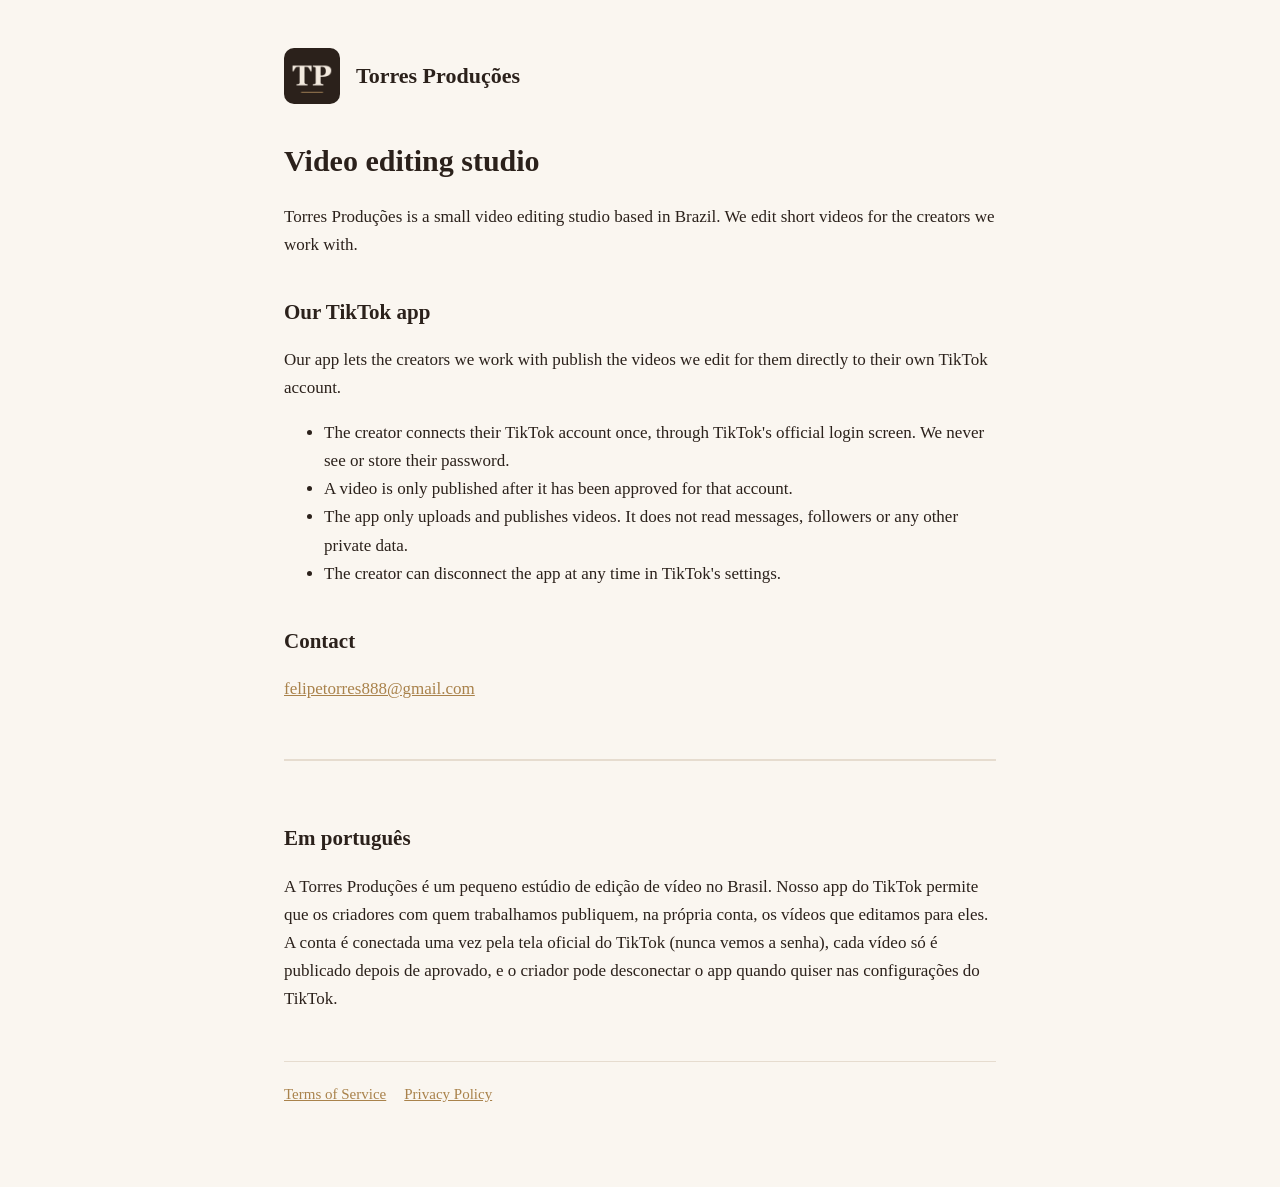
==== index.html @ 5449efca "Site da Torres Produções (página inicial, termos, privacidade, retorno do TikTok) Co-Authored-By: Cl" ====
<!DOCTYPE html>
<html lang="en">
<head>
<meta charset="utf-8">
<meta name="viewport" content="width=device-width, initial-scale=1">
<title>Torres Produções</title>
<link rel="icon" href="icone.png">
<link rel="stylesheet" href="estilo.css">
</head>
<body>
<main>
<header><img src="icone.png" alt=""><a href="./">Torres Produções</a></header>

<h1>Video editing studio</h1>
<p>Torres Produções is a small video editing studio based in Brazil. We edit short videos for the creators we work with.</p>

<h2>Our TikTok app</h2>
<p>Our app lets the creators we work with publish the videos we edit for them directly to their own TikTok account.</p>
<ul>
  <li>The creator connects their TikTok account once, through TikTok's official login screen. We never see or store their password.</li>
  <li>A video is only published after it has been approved for that account.</li>
  <li>The app only uploads and publishes videos. It does not read messages, followers or any other private data.</li>
  <li>The creator can disconnect the app at any time in TikTok's settings.</li>
</ul>

<h2>Contact</h2>
<p><a href="mailto:felipetorres888@gmail.com">felipetorres888@gmail.com</a></p>

<div class="pt" lang="pt-BR">
<h2>Em português</h2>
<p>A Torres Produções é um pequeno estúdio de edição de vídeo no Brasil. Nosso app do TikTok permite que os criadores com quem trabalhamos publiquem, na própria conta, os vídeos que editamos para eles. A conta é conectada uma vez pela tela oficial do TikTok (nunca vemos a senha), cada vídeo só é publicado depois de aprovado, e o criador pode desconectar o app quando quiser nas configurações do TikTok.</p>
</div>

<nav><a href="termos.html">Terms of Service</a><a href="privacidade.html">Privacy Policy</a></nav>
</main>
</body>
</html>
---- estilo.css ----
:root { --fundo: #FAF6F0; --texto: #2B211B; --ouro: #A9824B; --linha: #E6DCCF; }
* { box-sizing: border-box; }
body { margin: 0; background: var(--fundo); color: var(--texto); font: 17px/1.65 Georgia, "Times New Roman", serif; }
main { max-width: 760px; margin: 0 auto; padding: 48px 24px 80px; }
header { display: flex; align-items: center; gap: 16px; margin-bottom: 32px; }
header img { width: 56px; height: 56px; border-radius: 10px; }
header a { color: var(--texto); text-decoration: none; font-size: 22px; font-weight: bold; }
h1 { font-size: 30px; margin: 0 0 8px; }
h2 { font-size: 21px; margin: 36px 0 8px; }
.data { color: #6B5B4E; font-size: 15px; }
a { color: var(--ouro); }
nav { margin-top: 48px; padding-top: 20px; border-top: 1px solid var(--linha); font-size: 15px; }
nav a { margin-right: 18px; }
.pt { margin-top: 56px; padding-top: 24px; border-top: 2px solid var(--linha); }
code { background: #fff; border: 1px solid var(--linha); padding: 10px 12px; display: block; word-break: break-all; font-size: 15px; }
button { margin-top: 10px; padding: 8px 16px; font: inherit; background: var(--texto); color: var(--fundo); border: 0; border-radius: 6px; cursor: pointer; }
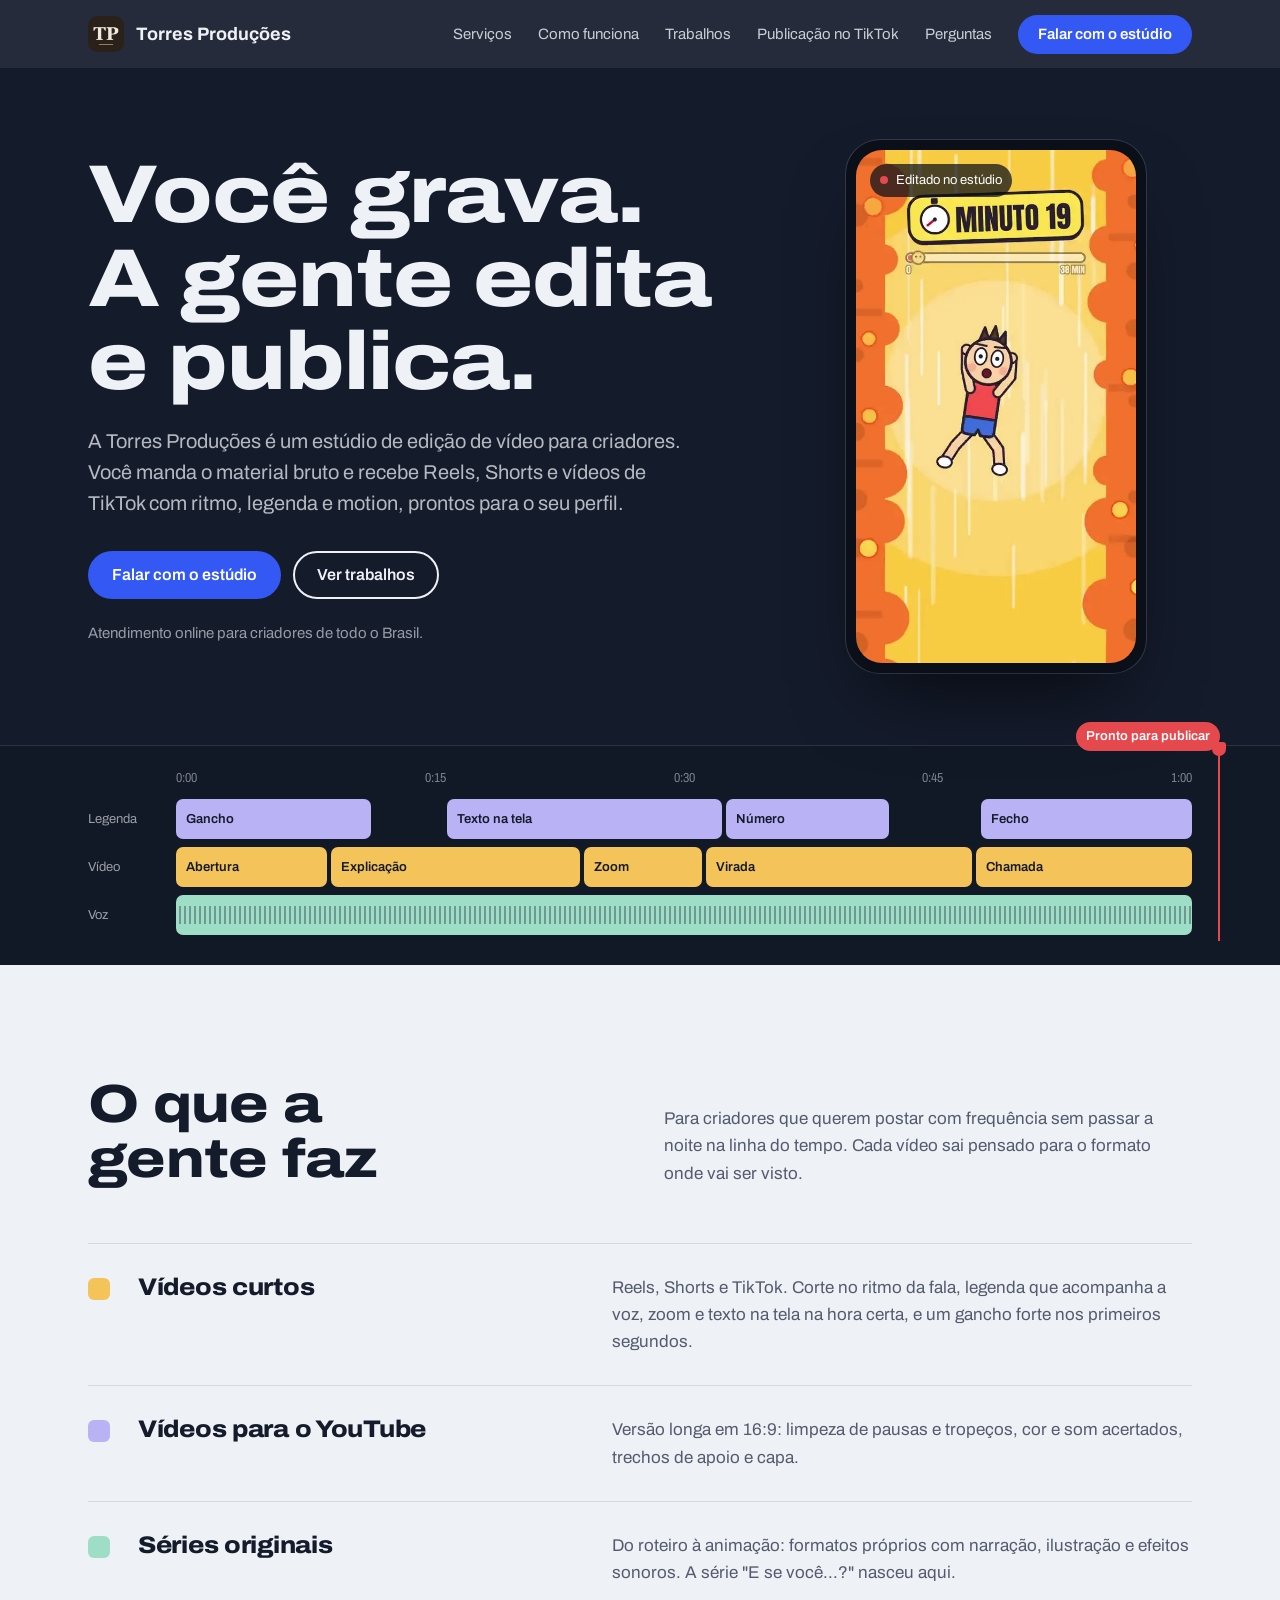
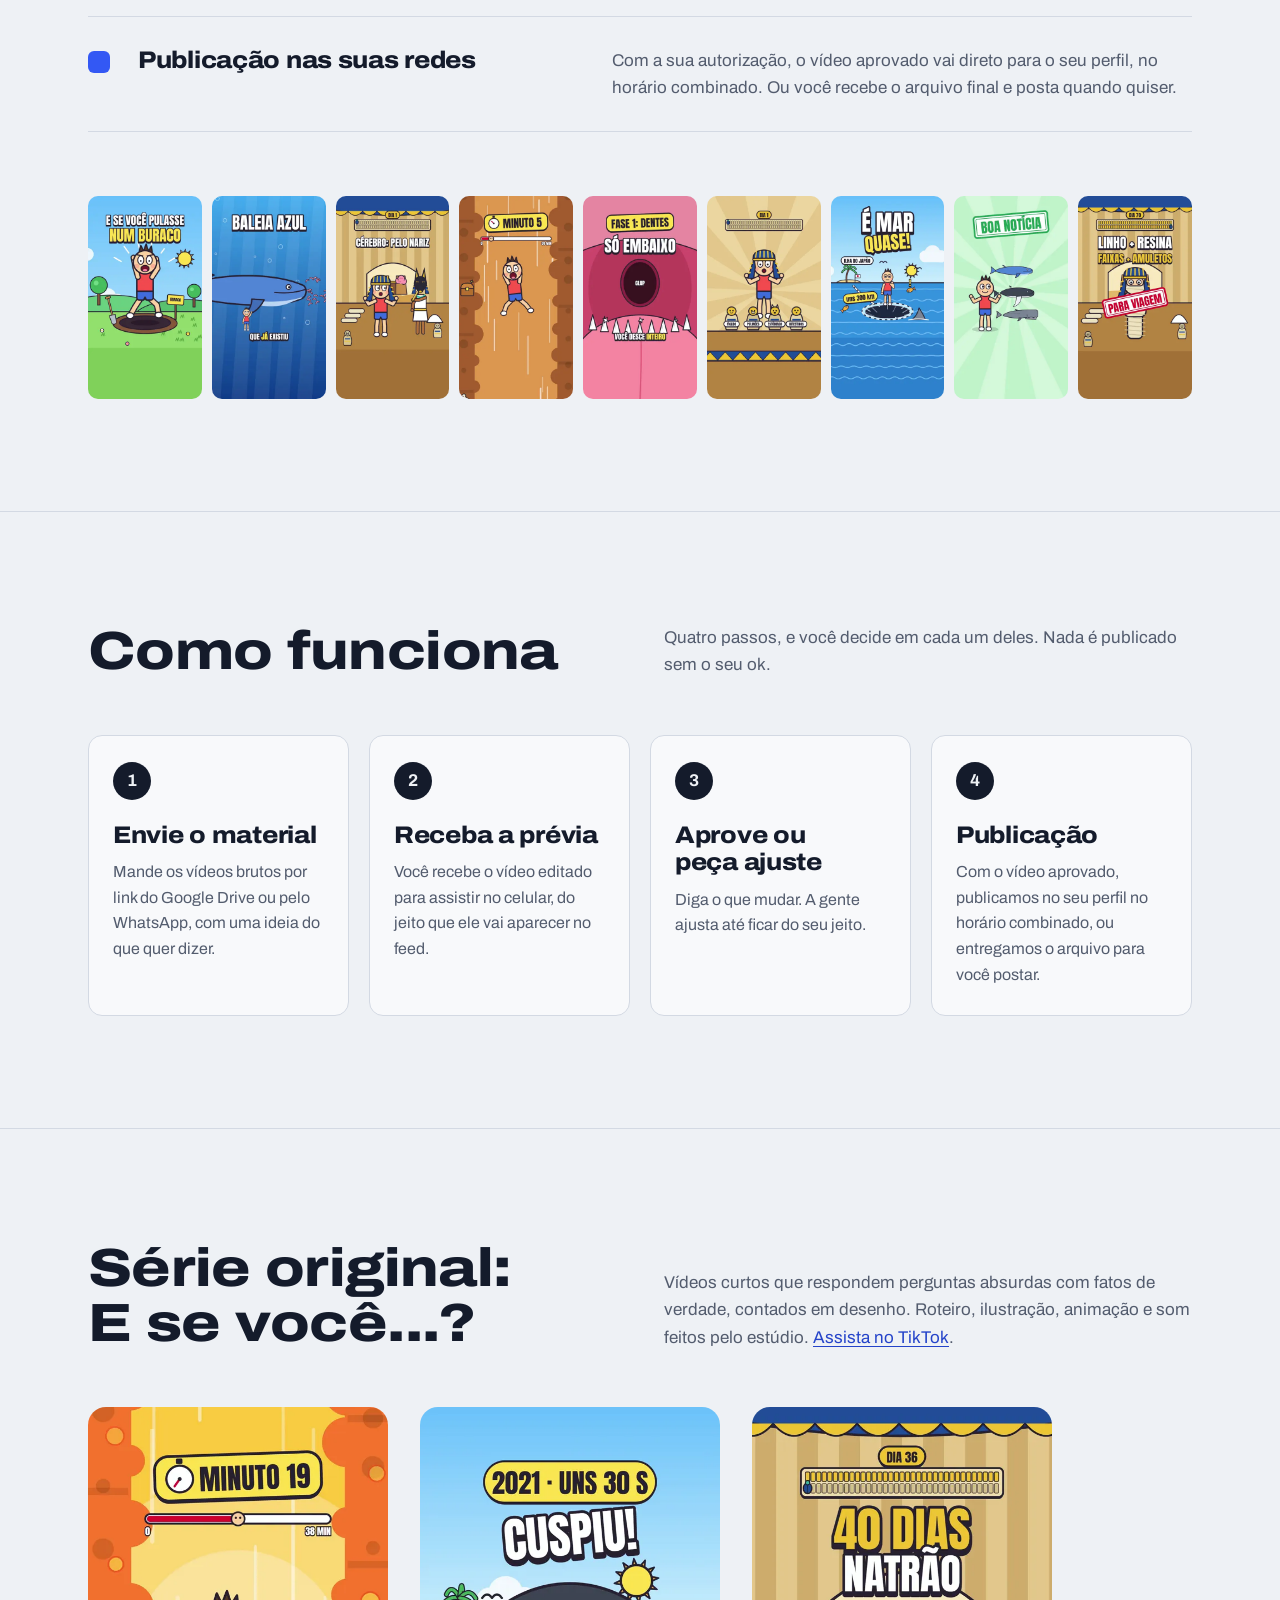
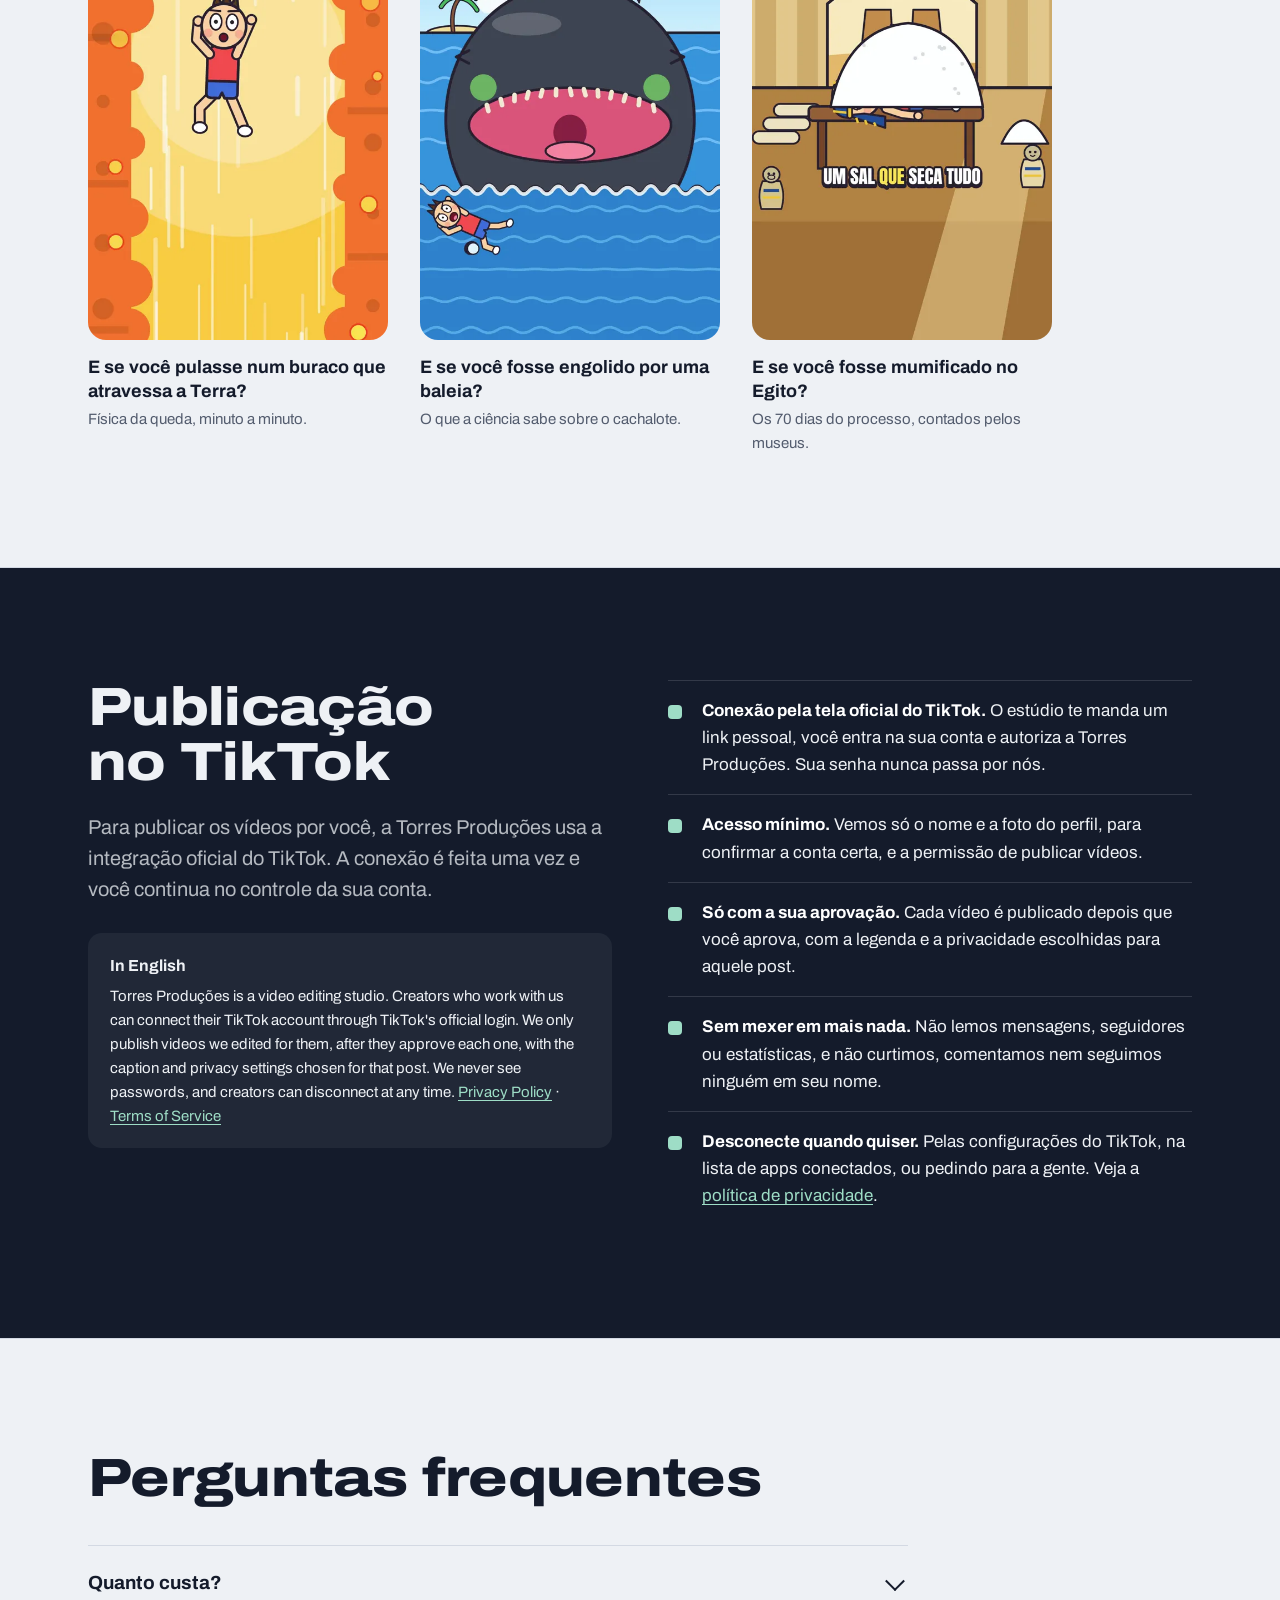
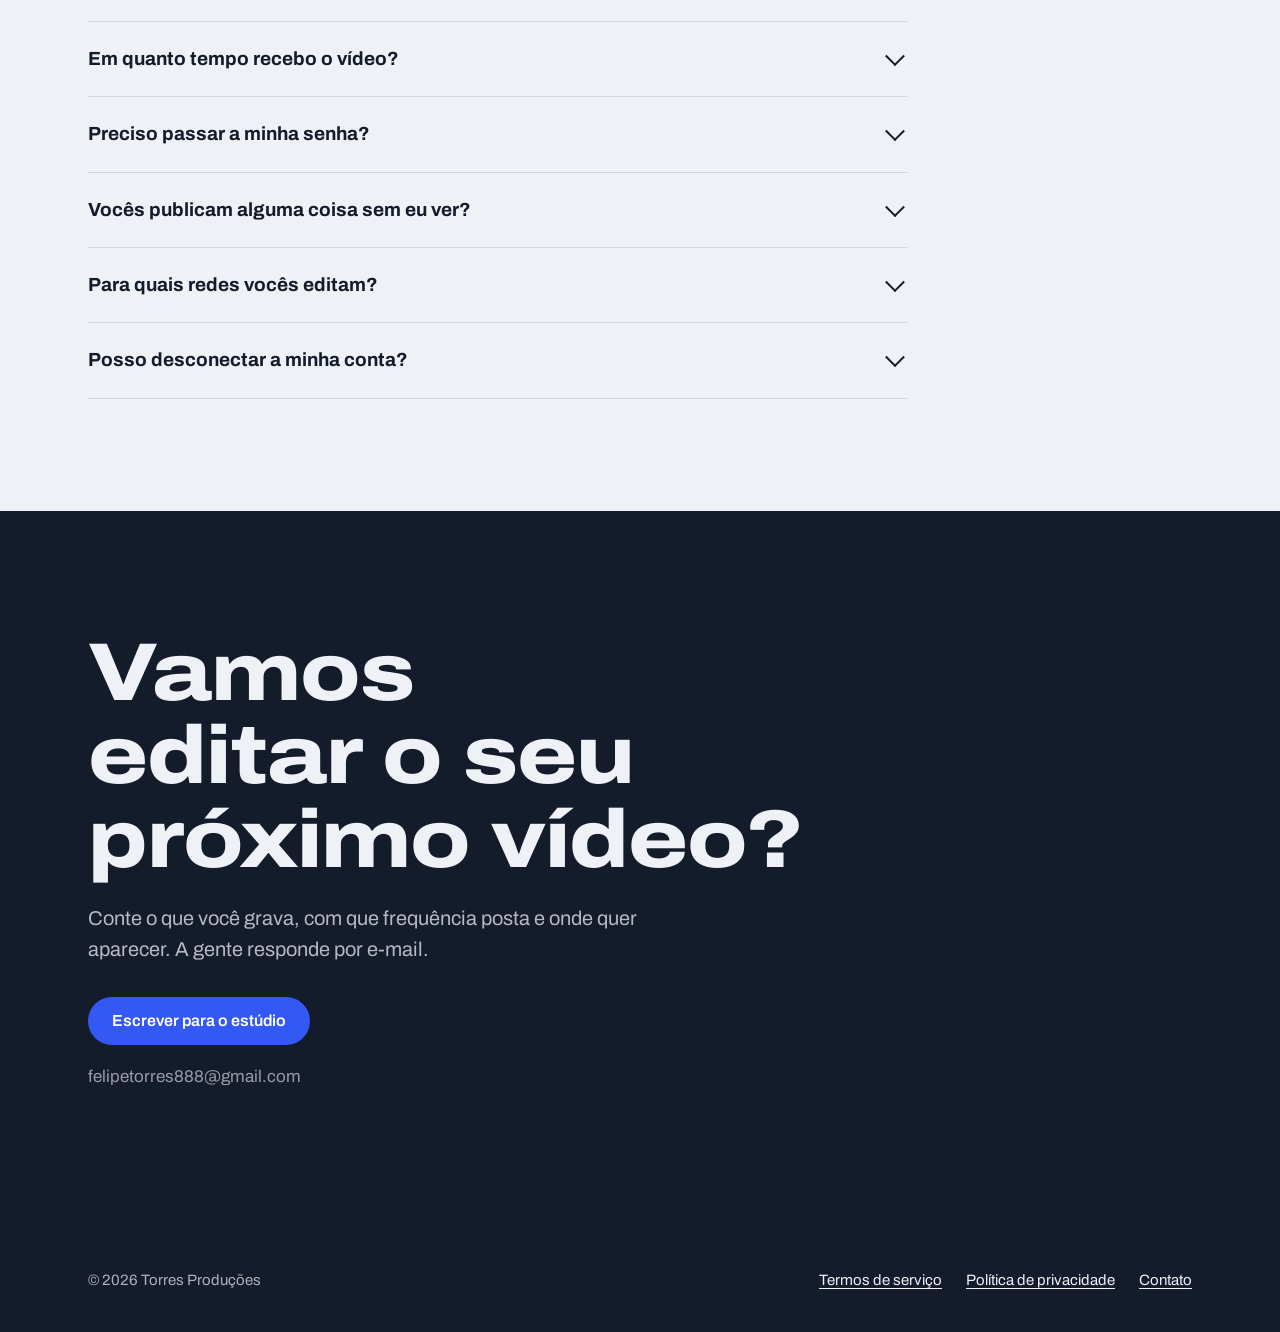
==== commit c92d0582: "Site completo do estúdio: serviços, processo, série original, publicação no TikTok, perguntas e cont" ====
--- a/index.html
+++ b/index.html
@@ -1,37 +1,179 @@
 <!DOCTYPE html>
-<html lang="en">
+<html lang="pt-BR">
 <head>
 <meta charset="utf-8">
 <meta name="viewport" content="width=device-width, initial-scale=1">
-<title>Torres Produções</title>
+<title>Torres Produções · Estúdio de edição de vídeo para criadores</title>
+<meta name="description" content="Estúdio de edição de vídeo para criadores. Reels, Shorts e TikTok editados com ritmo, legenda e motion, e publicados no seu perfil com a sua aprovação.">
 <link rel="icon" href="icone.png">
+<link rel="preconnect" href="https://fonts.googleapis.com">
+<link rel="preconnect" href="https://fonts.gstatic.com" crossorigin>
+<link href="https://fonts.googleapis.com/css2?family=Archivo:wdth,wght@62..125,400..800&display=swap" rel="stylesheet">
 <link rel="stylesheet" href="estilo.css">
 </head>
 <body>
+
+<header class="topo">
+  <div class="miolo">
+    <a class="marca" href="./"><img src="icone.png" alt="">Torres Produções</a>
+    <nav class="menu" aria-label="Principal">
+      <a href="#servicos">Serviços</a>
+      <a href="#como-funciona">Como funciona</a>
+      <a href="#trabalhos">Trabalhos</a>
+      <a href="#tiktok">Publicação no TikTok</a>
+      <a href="#perguntas">Perguntas</a>
+      <a class="botao botao-principal" href="#contato">Falar com o estúdio</a>
+    </nav>
+  </div>
+</header>
+
 <main>
-<header><img src="icone.png" alt=""><a href="./">Torres Produções</a></header>
+  <section class="escuro abertura">
+    <div class="miolo abertura-grade">
+      <div>
+        <h1 class="titulo-1">Você grava. A gente edita e publica.</h1>
+        <p class="lead">A Torres Produções é um estúdio de edição de vídeo para criadores. Você manda o material bruto e recebe Reels, Shorts e vídeos de TikTok com ritmo, legenda e motion, prontos para o seu perfil.</p>
+        <div class="botoes">
+          <a class="botao botao-principal" href="#contato">Falar com o estúdio</a>
+          <a class="botao botao-linha" href="#trabalhos">Ver trabalhos</a>
+        </div>
+        <p class="nota">Atendimento online para criadores de todo o Brasil.</p>
+      </div>
+      <div class="celular">
+        <video id="vitrine" src="midia/vitrine.mp4" poster="midia/vitrine-capa.webp" autoplay muted loop playsinline aria-label="Trechos de vídeos editados pelo estúdio"></video>
+        <span class="selo-rec">Editado no estúdio</span>
+      </div>
+    </div>
 
-<h1>Video editing studio</h1>
-<p>Torres Produções is a small video editing studio based in Brazil. We edit short videos for the creators we work with.</p>
+    <div class="timeline" aria-hidden="true">
+      <div class="miolo palco">
+        <div class="regua"><span></span><ol class="tc"><li>0:00</li><li>0:15</li><li>0:30</li><li>0:45</li><li>1:00</li></ol></div>
+        <div class="trilha"><span>Legenda</span>
+          <div class="pista"><i class="clipe lilas" style="flex:1.1">Gancho</i><i class="clipe vazio" style="flex:.3"></i><i class="clipe lilas" style="flex:1.6">Texto na tela</i><i class="clipe lilas" style="flex:.9">Número</i><i class="clipe vazio" style="flex:.4"></i><i class="clipe lilas" style="flex:1.2">Fecho</i></div>
+        </div>
+        <div class="trilha"><span>Vídeo</span>
+          <div class="pista"><i class="clipe ambar" style="flex:.8">Abertura</i><i class="clipe ambar" style="flex:1.4">Explicação</i><i class="clipe ambar" style="flex:.6">Zoom</i><i class="clipe ambar" style="flex:1.5">Virada</i><i class="clipe ambar" style="flex:1.2">Chamada</i></div>
+        </div>
+        <div class="trilha"><span>Voz</span>
+          <div class="pista"><i class="clipe onda" style="flex:5.5"></i></div>
+        </div>
+        <span class="cabeca"></span>
+        <span class="pronto">Pronto para publicar</span>
+      </div>
+    </div>
+  </section>
 
-<h2>Our TikTok app</h2>
-<p>Our app lets the creators we work with publish the videos we edit for them directly to their own TikTok account.</p>
-<ul>
-  <li>The creator connects their TikTok account once, through TikTok's official login screen. We never see or store their password.</li>
-  <li>A video is only published after it has been approved for that account.</li>
-  <li>The app only uploads and publishes videos. It does not read messages, followers or any other private data.</li>
-  <li>The creator can disconnect the app at any time in TikTok's settings.</li>
-</ul>
+  <section class="secao" id="servicos">
+    <div class="miolo">
+      <div class="cabecalho-secao">
+        <h2 class="titulo-2">O que a gente faz</h2>
+        <p class="texto">Para criadores que querem postar com frequência sem passar a noite na linha do tempo. Cada vídeo sai pensado para o formato onde vai ser visto.</p>
+      </div>
+      <ul class="servicos">
+        <li class="servico"><span class="cor" style="background:var(--ambar)"></span><h3 class="titulo-3">Vídeos curtos</h3><p>Reels, Shorts e TikTok. Corte no ritmo da fala, legenda que acompanha a voz, zoom e texto na tela na hora certa, e um gancho forte nos primeiros segundos.</p></li>
+        <li class="servico"><span class="cor" style="background:var(--lilas)"></span><h3 class="titulo-3">Vídeos para o YouTube</h3><p>Versão longa em 16:9: limpeza de pausas e tropeços, cor e som acertados, trechos de apoio e capa.</p></li>
+        <li class="servico"><span class="cor" style="background:var(--menta)"></span><h3 class="titulo-3">Séries originais</h3><p>Do roteiro à animação: formatos próprios com narração, ilustração e efeitos sonoros. A série "E se você...?" nasceu aqui.</p></li>
+        <li class="servico"><span class="cor" style="background:var(--cobalto)"></span><h3 class="titulo-3">Publicação nas suas redes</h3><p>Com a sua autorização, o vídeo aprovado vai direto para o seu perfil, no horário combinado. Ou você recebe o arquivo final e posta quando quiser.</p></li>
+      </ul>
+      <div class="tira">
+        <img src="midia/q1.webp" alt="" loading="lazy"><img src="midia/q2.webp" alt="" loading="lazy"><img src="midia/q3.webp" alt="" loading="lazy">
+        <img src="midia/q4.webp" alt="" loading="lazy"><img src="midia/q5.webp" alt="" loading="lazy"><img src="midia/q6.webp" alt="" loading="lazy">
+        <img src="midia/q7.webp" alt="" loading="lazy"><img src="midia/q8.webp" alt="" loading="lazy"><img src="midia/q9.webp" alt="" loading="lazy">
+      </div>
+    </div>
+  </section>
 
-<h2>Contact</h2>
-<p><a href="mailto:felipetorres888@gmail.com">felipetorres888@gmail.com</a></p>
+  <section class="secao" id="como-funciona">
+    <div class="miolo">
+      <div class="cabecalho-secao">
+        <h2 class="titulo-2">Como funciona</h2>
+        <p class="texto">Quatro passos, e você decide em cada um deles. Nada é publicado sem o seu ok.</p>
+      </div>
+      <ol class="passos">
+        <li class="passo"><h3 class="titulo-3">Envie o material</h3><p>Mande os vídeos brutos por link do Google Drive ou pelo WhatsApp, com uma ideia do que quer dizer.</p></li>
+        <li class="passo"><h3 class="titulo-3">Receba a prévia</h3><p>Você recebe o vídeo editado para assistir no celular, do jeito que ele vai aparecer no feed.</p></li>
+        <li class="passo"><h3 class="titulo-3">Aprove ou peça ajuste</h3><p>Diga o que mudar. A gente ajusta até ficar do seu jeito.</p></li>
+        <li class="passo"><h3 class="titulo-3">Publicação</h3><p>Com o vídeo aprovado, publicamos no seu perfil no horário combinado, ou entregamos o arquivo para você postar.</p></li>
+      </ol>
+    </div>
+  </section>
 
-<div class="pt" lang="pt-BR">
-<h2>Em português</h2>
-<p>A Torres Produções é um pequeno estúdio de edição de vídeo no Brasil. Nosso app do TikTok permite que os criadores com quem trabalhamos publiquem, na própria conta, os vídeos que editamos para eles. A conta é conectada uma vez pela tela oficial do TikTok (nunca vemos a senha), cada vídeo só é publicado depois de aprovado, e o criador pode desconectar o app quando quiser nas configurações do TikTok.</p>
-</div>
+  <section class="secao" id="trabalhos">
+    <div class="miolo">
+      <div class="cabecalho-secao">
+        <h2 class="titulo-2">Série original: E se você...?</h2>
+        <p class="texto">Vídeos curtos que respondem perguntas absurdas com fatos de verdade, contados em desenho. Roteiro, ilustração, animação e som feitos pelo estúdio. <a href="https://www.tiktok.com/@ocortelho" rel="noopener">Assista no TikTok</a>.</p>
+      </div>
+      <div class="trabalhos">
+        <figure class="trabalho" style="margin:0"><img src="midia/buraco.webp" width="540" height="960" alt="Boneco caindo a 28 mil quilômetros por hora dentro de um túnel"><h3>E se você pulasse num buraco que atravessa a Terra?</h3><p>Física da queda, minuto a minuto.</p></figure>
+        <figure class="trabalho" style="margin:0"><img src="midia/baleia.webp" width="540" height="960" alt="Baleia cuspindo o boneco no mar"><h3>E se você fosse engolido por uma baleia?</h3><p>O que a ciência sabe sobre o cachalote.</p></figure>
+        <figure class="trabalho" style="margin:0"><img src="midia/mumia.webp" width="540" height="960" alt="Boneco em uma mesa de mumificação com o texto 40 dias de natrão"><h3>E se você fosse mumificado no Egito?</h3><p>Os 70 dias do processo, contados pelos museus.</p></figure>
+      </div>
+    </div>
+  </section>
 
-<nav><a href="termos.html">Terms of Service</a><a href="privacidade.html">Privacy Policy</a></nav>
+  <section class="secao escuro" id="tiktok">
+    <div class="miolo conexao">
+      <div>
+        <h2 class="titulo-2">Publicação no TikTok</h2>
+        <p class="lead">Para publicar os vídeos por você, a Torres Produções usa a integração oficial do TikTok. A conexão é feita uma vez e você continua no controle da sua conta.</p>
+        <div class="ingles" lang="en">
+          <h3>In English</h3>
+          <p>Torres Produções is a video editing studio. Creators who work with us can connect their TikTok account through TikTok's official login. We only publish videos we edited for them, after they approve each one, with the caption and privacy settings chosen for that post. We never see passwords, and creators can disconnect at any time. <a href="privacidade.html">Privacy Policy</a> · <a href="termos.html">Terms of Service</a></p>
+        </div>
+      </div>
+      <ul>
+        <li><strong>Conexão pela tela oficial do TikTok.</strong> O estúdio te manda um link pessoal, você entra na sua conta e autoriza a Torres Produções. Sua senha nunca passa por nós.</li>
+        <li><strong>Acesso mínimo.</strong> Vemos só o nome e a foto do perfil, para confirmar a conta certa, e a permissão de publicar vídeos.</li>
+        <li><strong>Só com a sua aprovação.</strong> Cada vídeo é publicado depois que você aprova, com a legenda e a privacidade escolhidas para aquele post.</li>
+        <li><strong>Sem mexer em mais nada.</strong> Não lemos mensagens, seguidores ou estatísticas, e não curtimos, comentamos nem seguimos ninguém em seu nome.</li>
+        <li><strong>Desconecte quando quiser.</strong> Pelas configurações do TikTok, na lista de apps conectados, ou pedindo para a gente. Veja a <a href="privacidade.html">política de privacidade</a>.</li>
+      </ul>
+    </div>
+  </section>
+
+  <section class="secao" id="perguntas">
+    <div class="miolo">
+      <h2 class="titulo-2" style="margin-bottom:40px">Perguntas frequentes</h2>
+      <div class="perguntas">
+        <details><summary>Quanto custa?</summary><p>Depende do volume e do tipo de vídeo. Mande uma mensagem contando o que você precisa e a gente responde com uma proposta.</p></details>
+        <details><summary>Em quanto tempo recebo o vídeo?</summary><p>O prazo é combinado no começo, de acordo com o tamanho e a quantidade de vídeos. A prévia sempre chega antes da data de publicação, para dar tempo de você pedir ajuste.</p></details>
+        <details><summary>Preciso passar a minha senha?</summary><p>Não. A conexão com o TikTok é feita na tela oficial do próprio TikTok. Para o Instagram e o YouTube, a gente combina o melhor jeito com você, sempre sem pedir senha por mensagem.</p></details>
+        <details><summary>Vocês publicam alguma coisa sem eu ver?</summary><p>Não. Todo vídeo passa pela sua aprovação antes. Se você não aprovar, ele não sai.</p></details>
+        <details><summary>Para quais redes vocês editam?</summary><p>Instagram (Reels e carrossel), YouTube (vídeos longos e Shorts) e TikTok.</p></details>
+        <details><summary>Posso desconectar a minha conta?</summary><p>Sim, a qualquer momento, nas configurações do TikTok ou pedindo para a gente. Quando a conta é desconectada, apagamos o acesso guardado.</p></details>
+      </div>
+    </div>
+  </section>
+
+  <section class="contato escuro" id="contato">
+    <div class="miolo">
+      <h2 class="titulo-1">Vamos editar o seu próximo vídeo?</h2>
+      <p class="lead">Conte o que você grava, com que frequência posta e onde quer aparecer. A gente responde por e-mail.</p>
+      <div class="botoes">
+        <a class="botao botao-principal" href="mailto:felipetorres888@gmail.com?subject=Quero%20editar%20meus%20v%C3%ADdeos">Escrever para o estúdio</a>
+      </div>
+      <p class="nota" style="margin-top:18px;color:rgba(238,241,245,.6)">felipetorres888@gmail.com</p>
+    </div>
+  </section>
 </main>
+
+<footer class="rodape">
+  <div class="miolo">
+    <span>© 2026 Torres Produções</span>
+    <nav aria-label="Documentos">
+      <a href="termos.html">Termos de serviço</a>
+      <a href="privacidade.html">Política de privacidade</a>
+      <a href="mailto:felipetorres888@gmail.com">Contato</a>
+    </nav>
+  </div>
+</footer>
+
+<script>
+  // Respeita quem pediu menos movimento: a vitrine fica parada na capa.
+  if (matchMedia("(prefers-reduced-motion: reduce)").matches) {
+    const v = document.getElementById("vitrine"); v.removeAttribute("autoplay"); v.pause();
+  }
+</script>
 </body>
 </html>
--- a/estilo.css
+++ b/estilo.css
@@ -1,16 +1,252 @@
-:root { --fundo: #FAF6F0; --texto: #2B211B; --ouro: #A9824B; --linha: #E6DCCF; }
+/* Torres Produções — identidade: a linha do tempo de edição.
+   Base fria (névoa + tinta azul-marinho), cores de clipe de timeline como acento.
+   Ousadia gasta num lugar só: a faixa da timeline do topo. */
+
+:root {
+  --nevoa: #EEF1F5;
+  --papel: #F8F9FB;
+  --tinta: #141B2B;
+  --tinta-2: #535C6E;
+  --linha: #D3D9E3;
+  --cobalto: #3358F4;
+  --cobalto-escuro: #2443C9;
+  --lilas: #B9B3F6;
+  --menta: #9EDDC6;
+  --ambar: #F4C35A;
+  --rec: #E5484D;
+  --raio: 14px;
+  --largura: 1160px;
+  --fonte: "Archivo", "Segoe UI", system-ui, sans-serif;
+}
+
 * { box-sizing: border-box; }
-body { margin: 0; background: var(--fundo); color: var(--texto); font: 17px/1.65 Georgia, "Times New Roman", serif; }
-main { max-width: 760px; margin: 0 auto; padding: 48px 24px 80px; }
-header { display: flex; align-items: center; gap: 16px; margin-bottom: 32px; }
-header img { width: 56px; height: 56px; border-radius: 10px; }
-header a { color: var(--texto); text-decoration: none; font-size: 22px; font-weight: bold; }
-h1 { font-size: 30px; margin: 0 0 8px; }
-h2 { font-size: 21px; margin: 36px 0 8px; }
-.data { color: #6B5B4E; font-size: 15px; }
-a { color: var(--ouro); }
-nav { margin-top: 48px; padding-top: 20px; border-top: 1px solid var(--linha); font-size: 15px; }
-nav a { margin-right: 18px; }
-.pt { margin-top: 56px; padding-top: 24px; border-top: 2px solid var(--linha); }
-code { background: #fff; border: 1px solid var(--linha); padding: 10px 12px; display: block; word-break: break-all; font-size: 15px; }
-button { margin-top: 10px; padding: 8px 16px; font: inherit; background: var(--texto); color: var(--fundo); border: 0; border-radius: 6px; cursor: pointer; }
+html { scroll-behavior: smooth; }
+body {
+  margin: 0;
+  background: var(--nevoa);
+  color: var(--tinta);
+  font-family: var(--fonte);
+  font-size: 17px;
+  line-height: 1.6;
+  font-variation-settings: "wdth" 100;
+  -webkit-font-smoothing: antialiased;
+}
+img, video { display: block; max-width: 100%; }
+a { color: var(--cobalto-escuro); text-underline-offset: 3px; }
+:focus-visible { outline: 3px solid var(--cobalto); outline-offset: 3px; border-radius: 6px; }
+
+.miolo { max-width: var(--largura); margin: 0 auto; padding: 0 28px; }
+
+/* ---------- tipografia ---------- */
+.titulo-1, .titulo-2, .titulo-3 {
+  font-weight: 800;
+  font-stretch: 118%;
+  font-variation-settings: "wdth" 118;
+  letter-spacing: -0.012em;
+  line-height: 1.02;
+  margin: 0;
+  text-wrap: balance;
+}
+.titulo-1 { font-size: clamp(44px, 6.4vw, 88px); }
+.titulo-2 { font-size: clamp(32px, 4.2vw, 56px); }
+.titulo-3 { font-size: 24px; line-height: 1.15; font-stretch: 110%; font-variation-settings: "wdth" 110; }
+.lead { font-size: 20px; line-height: 1.55; color: var(--tinta-2); max-width: 56ch; margin: 22px 0 0; }
+.texto { color: var(--tinta-2); max-width: 62ch; }
+.tc { font-variant-numeric: tabular-nums; font-stretch: 80%; font-variation-settings: "wdth" 80; }
+
+/* ---------- botões ---------- */
+.botoes { display: flex; flex-wrap: wrap; gap: 12px; margin-top: 32px; }
+.botao {
+  display: inline-flex; align-items: center; gap: 10px;
+  padding: 14px 22px; border-radius: 999px;
+  font: 600 16px/1 var(--fonte); text-decoration: none;
+  border: 2px solid transparent; cursor: pointer;
+  transition: background-color .2s, color .2s, border-color .2s;
+}
+.botao-principal { background: var(--cobalto); color: #fff; }
+.botao-principal:hover { background: var(--cobalto-escuro); }
+.botao-linha { border-color: currentColor; color: inherit; }
+.botao-linha:hover { background: rgba(20, 27, 43, .06); }
+.escuro .botao-linha:hover { background: rgba(238, 241, 245, .08); }
+
+/* ---------- topo ---------- */
+.topo { position: sticky; top: 0; z-index: 20; background: rgba(20, 27, 43, .92); backdrop-filter: blur(10px); color: var(--nevoa); }
+.topo .miolo { display: flex; align-items: center; justify-content: space-between; height: 68px; gap: 24px; }
+.marca { white-space: nowrap; display: flex; align-items: center; gap: 12px; color: inherit; text-decoration: none; font-weight: 700; font-size: 18px; }
+.marca img { width: 36px; height: 36px; border-radius: 9px; }
+.menu { display: flex; align-items: center; gap: 26px; }
+.menu a { color: rgba(238, 241, 245, .82); text-decoration: none; font-size: 15px; }
+.menu a:hover { color: #fff; }
+.menu .botao { padding: 10px 18px; font-size: 15px; color: #fff; }
+@media (max-width: 860px) { .menu a:not(.botao) { display: none; } }
+@media (max-width: 420px) { .marca { font-size: 16px; } .menu .botao { padding: 9px 14px; font-size: 14px; } }
+
+/* ---------- abertura (faixa escura) ---------- */
+.escuro { background: var(--tinta); color: var(--nevoa); }
+.escuro .lead, .escuro .texto { color: rgba(238, 241, 245, .74); }
+.escuro a:not(.botao) { color: var(--menta); }
+
+.abertura { padding: 72px 0 0; overflow: hidden; }
+.abertura-grade { display: grid; grid-template-columns: 1.25fr .75fr; gap: 56px; align-items: center; }
+.abertura .nota { margin-top: 22px; font-size: 15px; color: rgba(238, 241, 245, .6); }
+@media (max-width: 860px) { .abertura-grade { grid-template-columns: 1fr; } }
+
+.celular {
+  justify-self: center;
+  width: min(300px, 70vw); aspect-ratio: 9 / 16;
+  border-radius: 34px; padding: 10px;
+  background: #0A0F1A;
+  box-shadow: 0 0 0 1px rgba(238, 241, 245, .14), 0 40px 80px -30px rgba(0, 0, 0, .7);
+  position: relative;
+}
+.celular video, .celular img { width: 100%; height: 100%; object-fit: cover; border-radius: 26px; }
+.celular .selo-rec {
+  position: absolute; top: 24px; left: 24px;
+  display: flex; align-items: center; gap: 8px;
+  padding: 6px 10px; border-radius: 999px;
+  background: rgba(10, 15, 26, .72); color: #fff; font-size: 13px;
+}
+.selo-rec::before { content: ""; width: 8px; height: 8px; border-radius: 50%; background: var(--rec); }
+
+/* ---------- a timeline (o elemento memorável) ---------- */
+.timeline {
+  margin-top: 72px; padding: 22px 0 30px;
+  border-top: 1px solid rgba(238, 241, 245, .12);
+  background: #10162399;
+}
+.regua, .trilha { display: grid; grid-template-columns: 88px 1fr; align-items: center; }
+.regua { color: rgba(238, 241, 245, .5); font-size: 13px; margin-bottom: 10px; }
+.regua ol { list-style: none; margin: 0; padding: 0; display: flex; justify-content: space-between; }
+.trilha { margin-top: 8px; }
+.trilha > span { font-size: 13px; color: rgba(238, 241, 245, .62); }
+.pista { position: relative; height: 40px; display: flex; gap: 4px; }
+.clipe {
+  height: 100%; border-radius: 7px; padding: 0 10px;
+  display: flex; align-items: center;
+  font-size: 13px; font-weight: 600; color: var(--tinta);
+  white-space: nowrap; overflow: hidden; font-style: normal;
+}
+.clipe.lilas { background: var(--lilas); }
+.clipe.menta { background: var(--menta); }
+.clipe.ambar { background: var(--ambar); }
+.clipe.vazio { background: transparent; }
+.onda {
+  background:
+    repeating-linear-gradient(90deg, transparent 0 3px, rgba(20, 27, 43, .35) 3px 5px) center / 100% 46% no-repeat,
+    var(--menta);
+}
+.palco { position: relative; }
+.cabeca {
+  position: absolute; top: -26px; bottom: -6px; left: 88px; width: 2px;
+  background: var(--rec); pointer-events: none;
+  animation: varrer 6.5s cubic-bezier(.45, .05, .25, 1) .4s both;
+}
+.cabeca::before {
+  content: ""; position: absolute; top: 0; left: -6px;
+  width: 14px; height: 14px; border-radius: 3px 3px 7px 7px; background: var(--rec);
+}
+.pronto {
+  position: absolute; right: 0; top: -46px;
+  padding: 4px 10px; border-radius: 999px; font-size: 13px; font-weight: 600;
+  background: var(--rec); color: #fff;
+  opacity: 0; animation: aparecer .4s ease 6.8s forwards;
+}
+@keyframes varrer { from { left: 88px; } to { left: calc(100% - 2px); } }
+@keyframes aparecer { to { opacity: 1; } }
+@media (max-width: 640px) {
+  .regua, .trilha { grid-template-columns: 58px 1fr; }
+  .cabeca { left: 58px; }
+  @keyframes varrer { from { left: 58px; } to { left: calc(100% - 2px); } }
+  .clipe { font-size: 0; }
+}
+
+/* ---------- seções claras ---------- */
+.secao { padding: 112px 0; }
+.secao + .secao { border-top: 1px solid var(--linha); }
+.cabecalho-secao { display: grid; grid-template-columns: 1fr 1fr; gap: 48px; align-items: end; margin-bottom: 56px; }
+.cabecalho-secao .texto { margin: 0; }
+@media (max-width: 860px) { .cabecalho-secao { grid-template-columns: 1fr; gap: 18px; } }
+
+/* serviços: linhas, não cartões */
+.servicos { list-style: none; margin: 0; padding: 0; }
+.servico { display: grid; grid-template-columns: 22px 1fr 1.3fr; gap: 28px; padding: 30px 0; border-top: 1px solid var(--linha); }
+.servico:last-child { border-bottom: 1px solid var(--linha); }
+.servico .cor { width: 22px; height: 22px; border-radius: 6px; margin-top: 4px; }
+.servico p { margin: 0; color: var(--tinta-2); }
+@media (max-width: 760px) { .servico { grid-template-columns: 22px 1fr; } .servico p { grid-column: 2; } }
+
+/* tira de quadros 9:16 */
+.tira { margin-top: 64px; display: grid; grid-template-columns: repeat(9, 1fr); gap: 10px; }
+.tira img { aspect-ratio: 9 / 16; width: 100%; object-fit: cover; border-radius: 10px; }
+@media (max-width: 760px) { .tira { grid-template-columns: repeat(5, 1fr); } .tira img:nth-child(n+6) { display: none; } }
+
+/* passos: é uma sequência de verdade, então numerada */
+.passos { list-style: none; margin: 0; padding: 0; display: grid; grid-template-columns: repeat(4, 1fr); gap: 20px; counter-reset: passo; }
+.passo { padding: 26px 24px 28px; background: var(--papel); border-radius: var(--raio); border: 1px solid var(--linha); counter-increment: passo; }
+.passo::before {
+  content: counter(passo); display: grid; place-items: center;
+  width: 38px; height: 38px; border-radius: 50%;
+  background: var(--tinta); color: var(--nevoa); font-weight: 700; margin-bottom: 22px;
+}
+.passo p { margin: 10px 0 0; color: var(--tinta-2); font-size: 16px; }
+@media (max-width: 960px) { .passos { grid-template-columns: 1fr 1fr; } }
+@media (max-width: 560px) { .passos { grid-template-columns: 1fr; } }
+
+/* trabalhos */
+.trabalhos { display: grid; grid-template-columns: repeat(3, minmax(0, 300px)); gap: 32px; }
+.trabalho img { aspect-ratio: 9 / 16; width: 100%; height: auto; object-fit: cover; border-radius: 18px; background: var(--linha); }
+.trabalho h3 { font-size: 18px; line-height: 1.3; margin: 16px 0 4px; font-weight: 700; }
+.trabalho p { margin: 0; color: var(--tinta-2); font-size: 15px; }
+@media (max-width: 760px) { .trabalhos { grid-template-columns: 1fr 1fr; } }
+
+/* tiktok */
+.conexao { display: grid; grid-template-columns: 1fr 1fr; gap: 56px; }
+.conexao ul { margin: 0; padding: 0; list-style: none; }
+.conexao li { padding: 16px 0 16px 34px; border-top: 1px solid rgba(238, 241, 245, .14); position: relative; }
+.conexao li::before { content: ""; position: absolute; left: 0; top: 24px; width: 14px; height: 14px; border-radius: 4px; background: var(--menta); }
+.conexao li strong { color: #fff; }
+.ingles { margin-top: 28px; padding: 20px 22px; border-radius: var(--raio); background: rgba(238, 241, 245, .06); font-size: 15px; }
+.ingles h3 { margin: 0 0 6px; font-size: 16px; }
+.ingles p { margin: 0; }
+@media (max-width: 860px) { .conexao { grid-template-columns: 1fr; } }
+
+/* perguntas */
+.perguntas { max-width: 820px; }
+.perguntas details { border-top: 1px solid var(--linha); }
+.perguntas details:last-child { border-bottom: 1px solid var(--linha); }
+.perguntas summary {
+  list-style: none; cursor: pointer; padding: 22px 40px 22px 0; position: relative;
+  font-weight: 700; font-size: 19px;
+}
+.perguntas summary::-webkit-details-marker { display: none; }
+.perguntas summary::after {
+  content: ""; position: absolute; right: 6px; top: 50%; width: 12px; height: 12px;
+  border-right: 2px solid var(--tinta); border-bottom: 2px solid var(--tinta);
+  transform: translateY(-70%) rotate(45deg); transition: transform .2s;
+}
+.perguntas details[open] summary::after { transform: translateY(-30%) rotate(225deg); }
+.perguntas details p { margin: 0 0 24px; color: var(--tinta-2); max-width: 64ch; }
+
+/* contato */
+.contato { padding: 120px 0; text-align: left; }
+.contato .titulo-1 { max-width: 14ch; }
+
+/* rodapé: termos e privacidade sempre visíveis */
+.rodape { background: var(--tinta); color: rgba(238, 241, 245, .7); padding: 40px 0; font-size: 15px; }
+.rodape .miolo { display: flex; flex-wrap: wrap; align-items: center; justify-content: space-between; gap: 18px; }
+.rodape nav { display: flex; flex-wrap: wrap; gap: 24px; }
+.rodape a { color: var(--nevoa); }
+
+/* ---------- páginas de documento (termos, privacidade, retorno) ---------- */
+.documento { max-width: 760px; margin: 0 auto; padding: 72px 28px 96px; }
+.documento .data { color: var(--tinta-2); margin: 14px 0 40px; }
+.documento h2 { font-size: 22px; margin: 40px 0 8px; font-stretch: 110%; font-variation-settings: "wdth" 110; }
+.documento p, .documento li { color: #2A3242; }
+.documento .pt { margin-top: 64px; padding-top: 32px; border-top: 2px solid var(--linha); }
+.codigo { display: block; padding: 14px 16px; background: var(--papel); border: 1px solid var(--linha); border-radius: 10px; word-break: break-all; font-size: 15px; }
+
+@media (prefers-reduced-motion: reduce) {
+  html { scroll-behavior: auto; }
+  .cabeca { animation: none; left: calc(100% - 2px); }
+  .pronto { animation: none; opacity: 1; }
+}
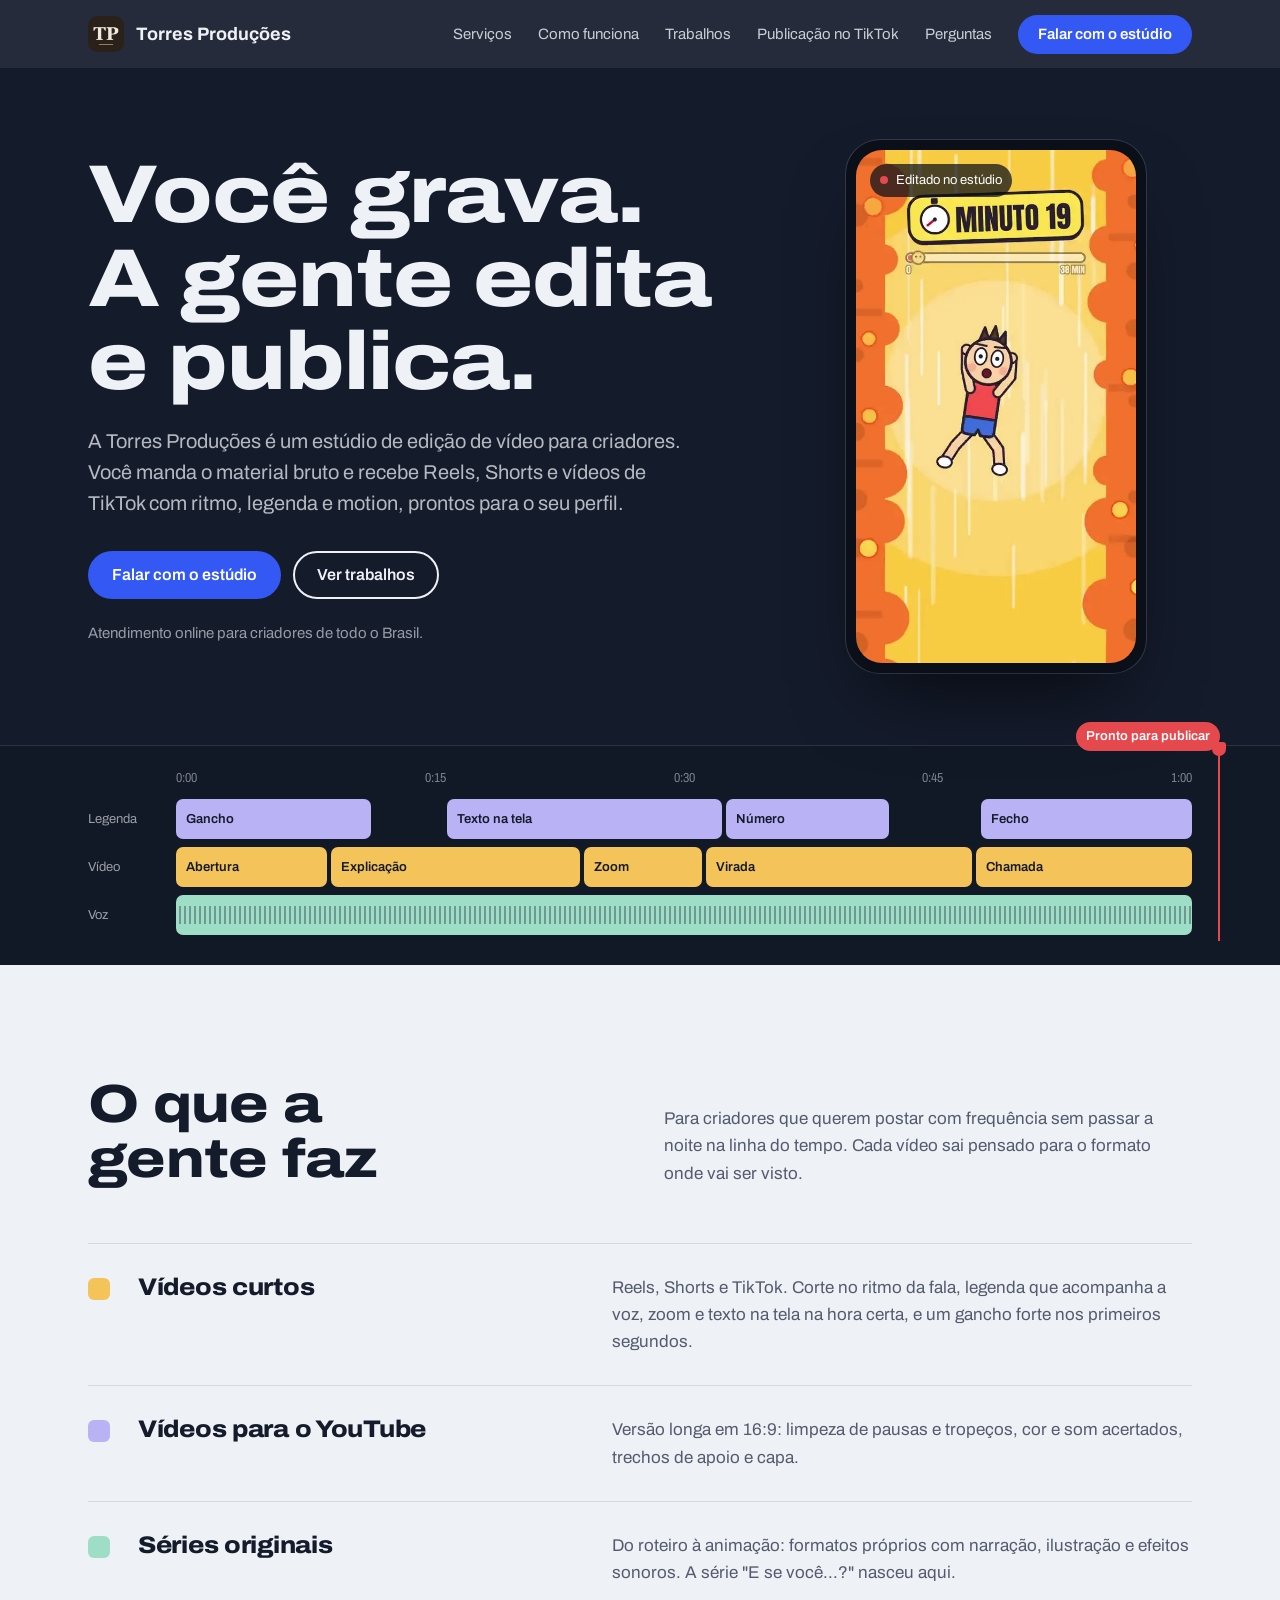
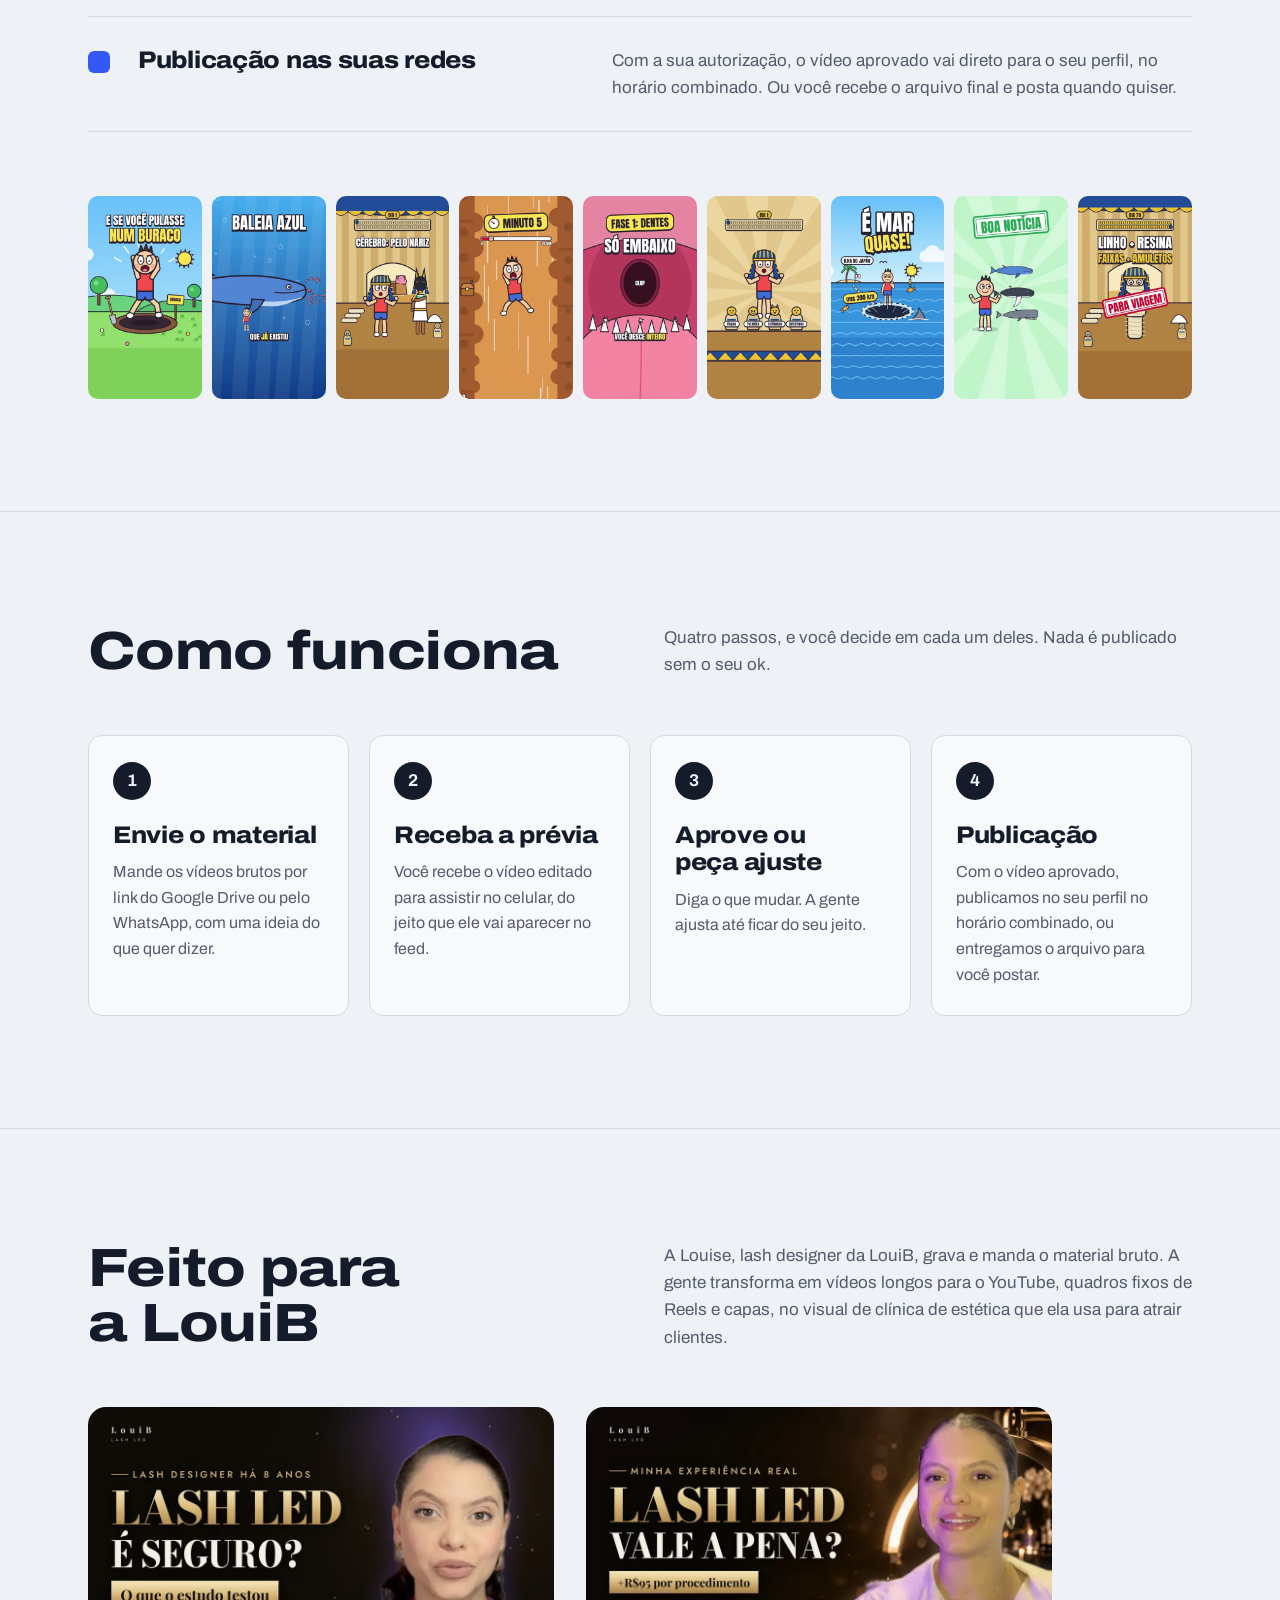
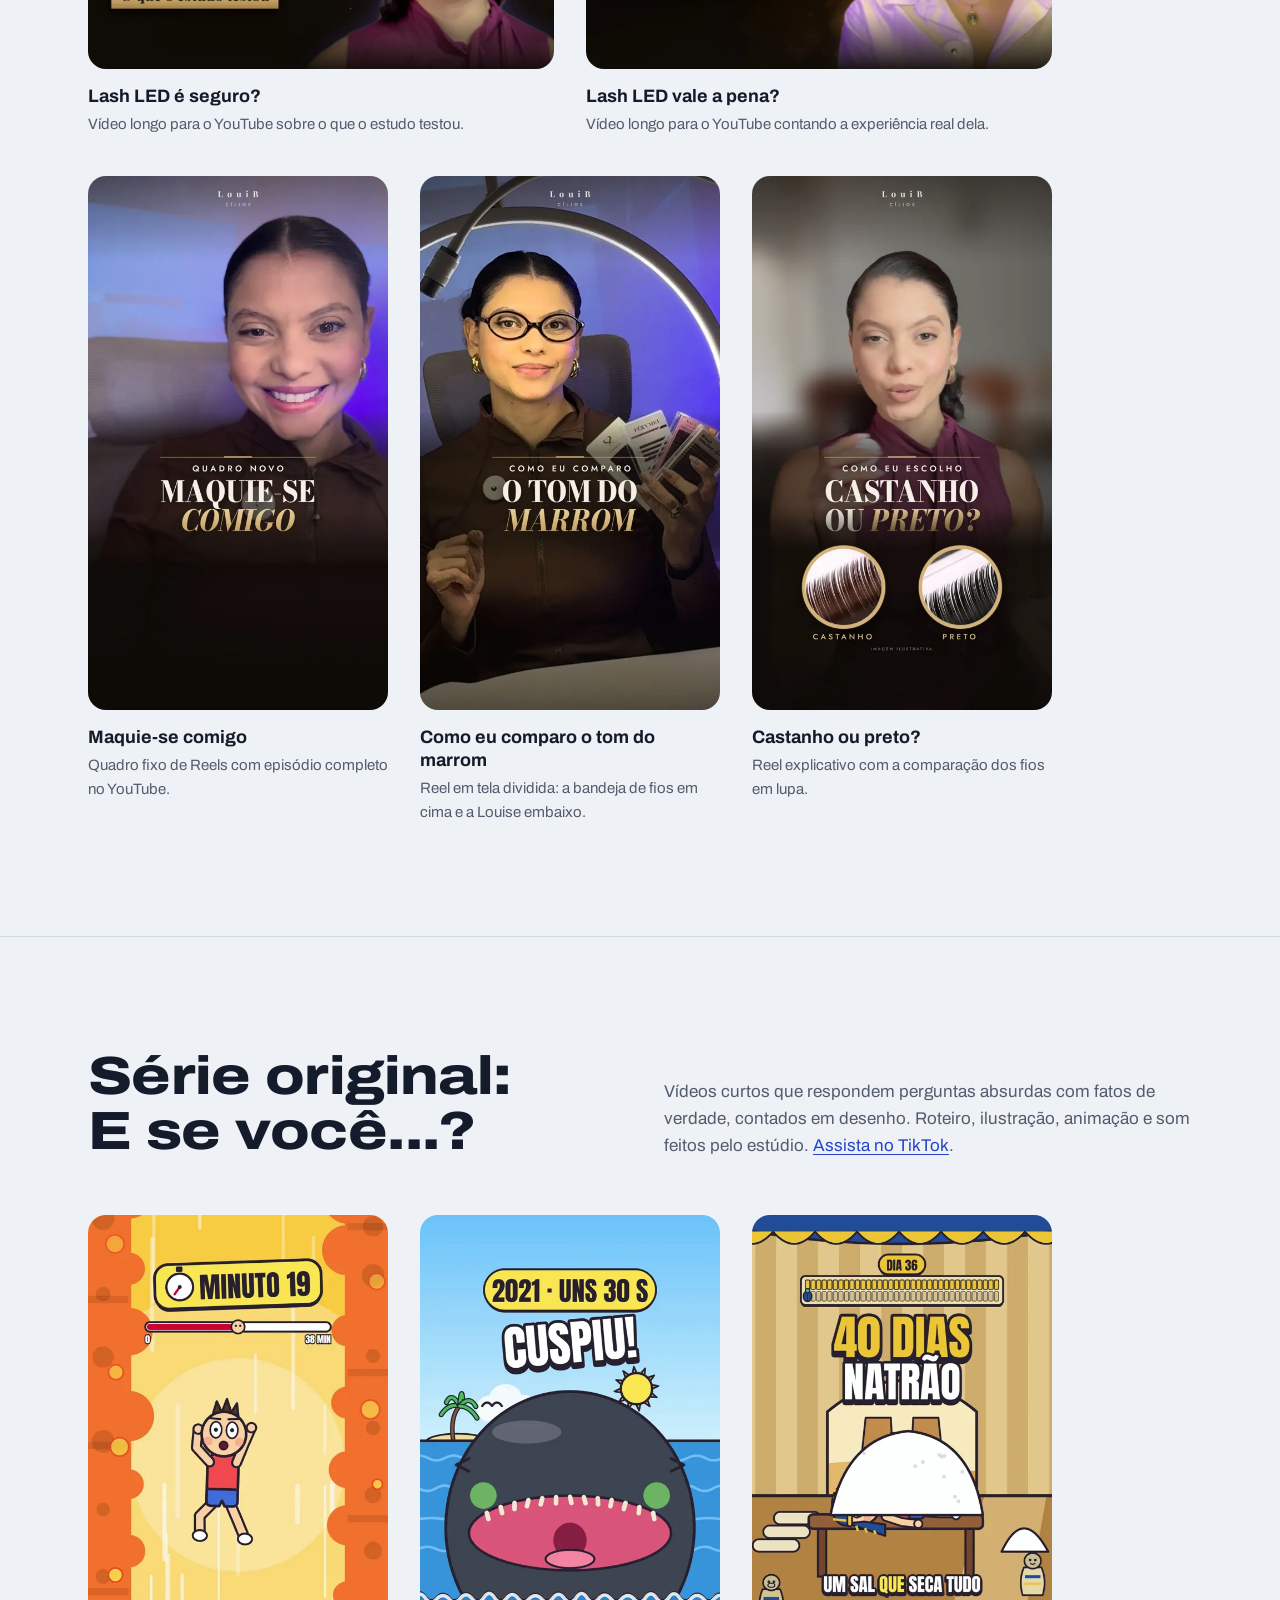
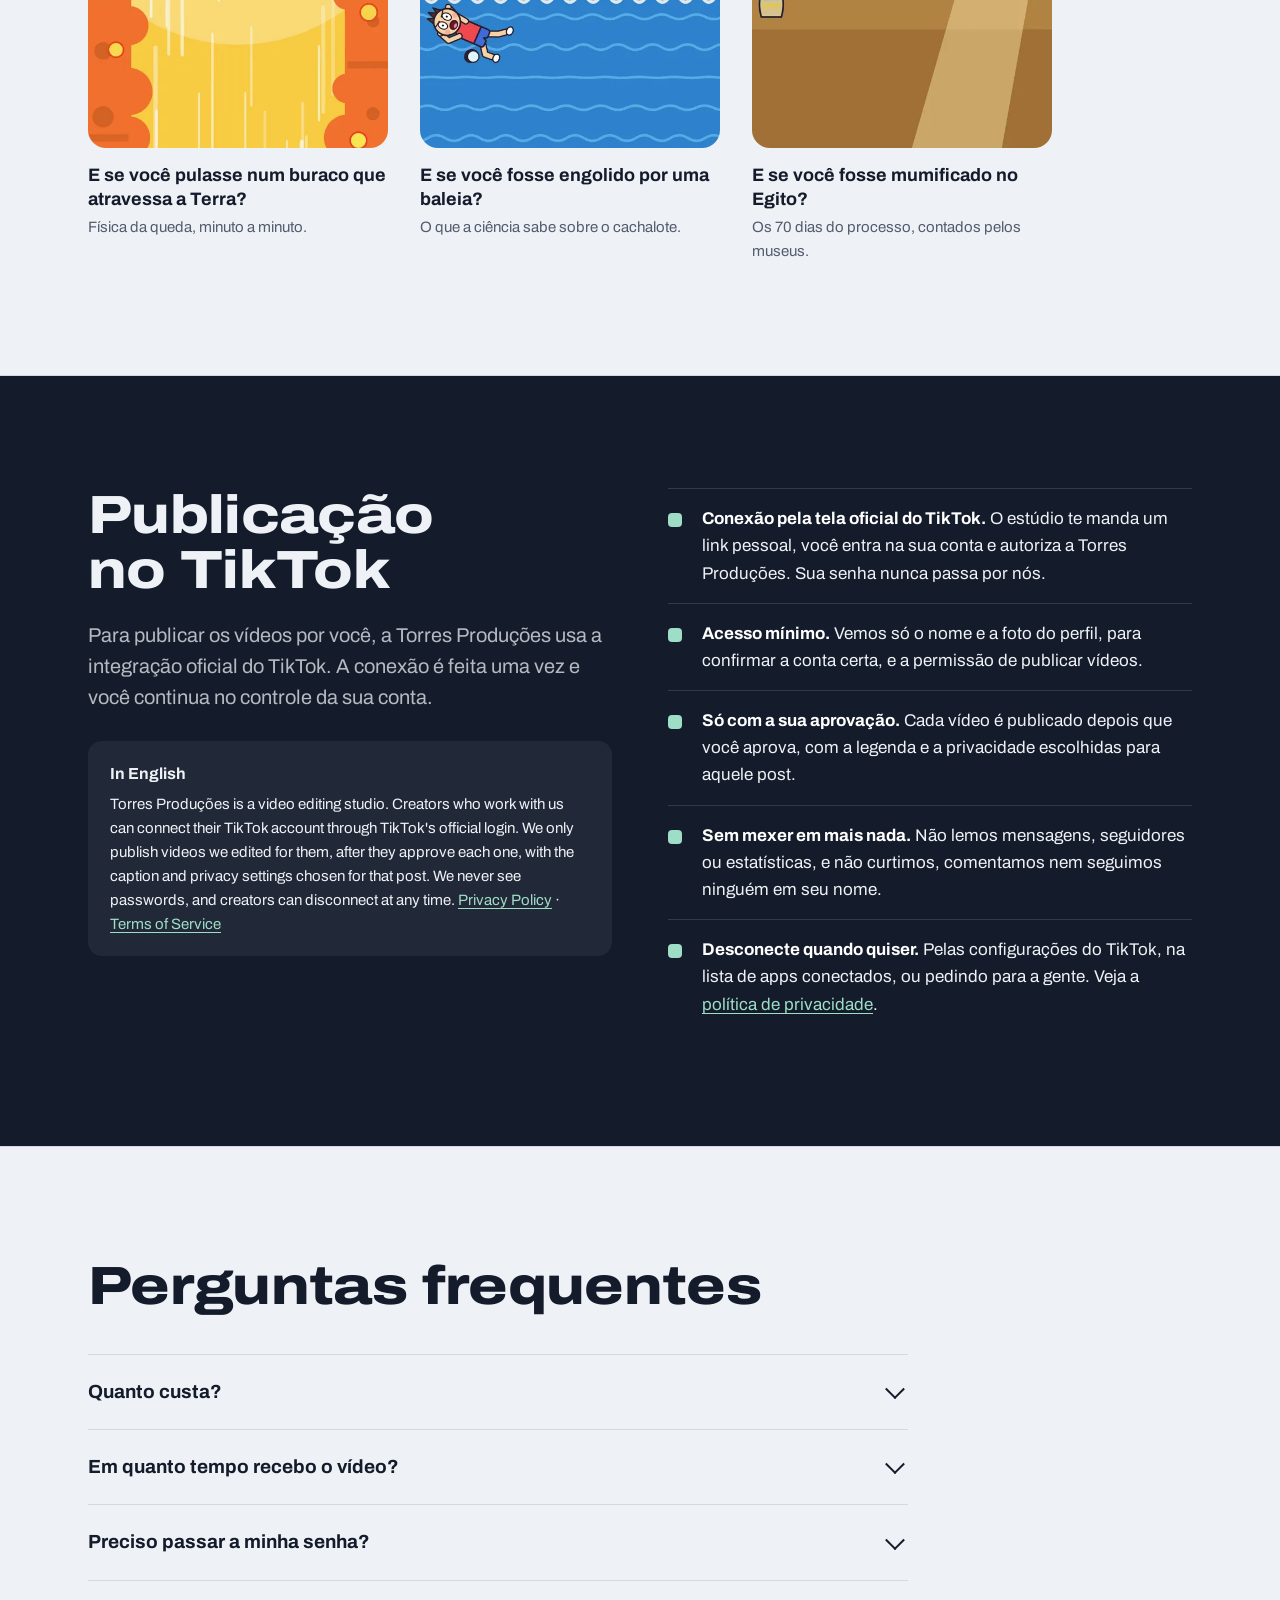
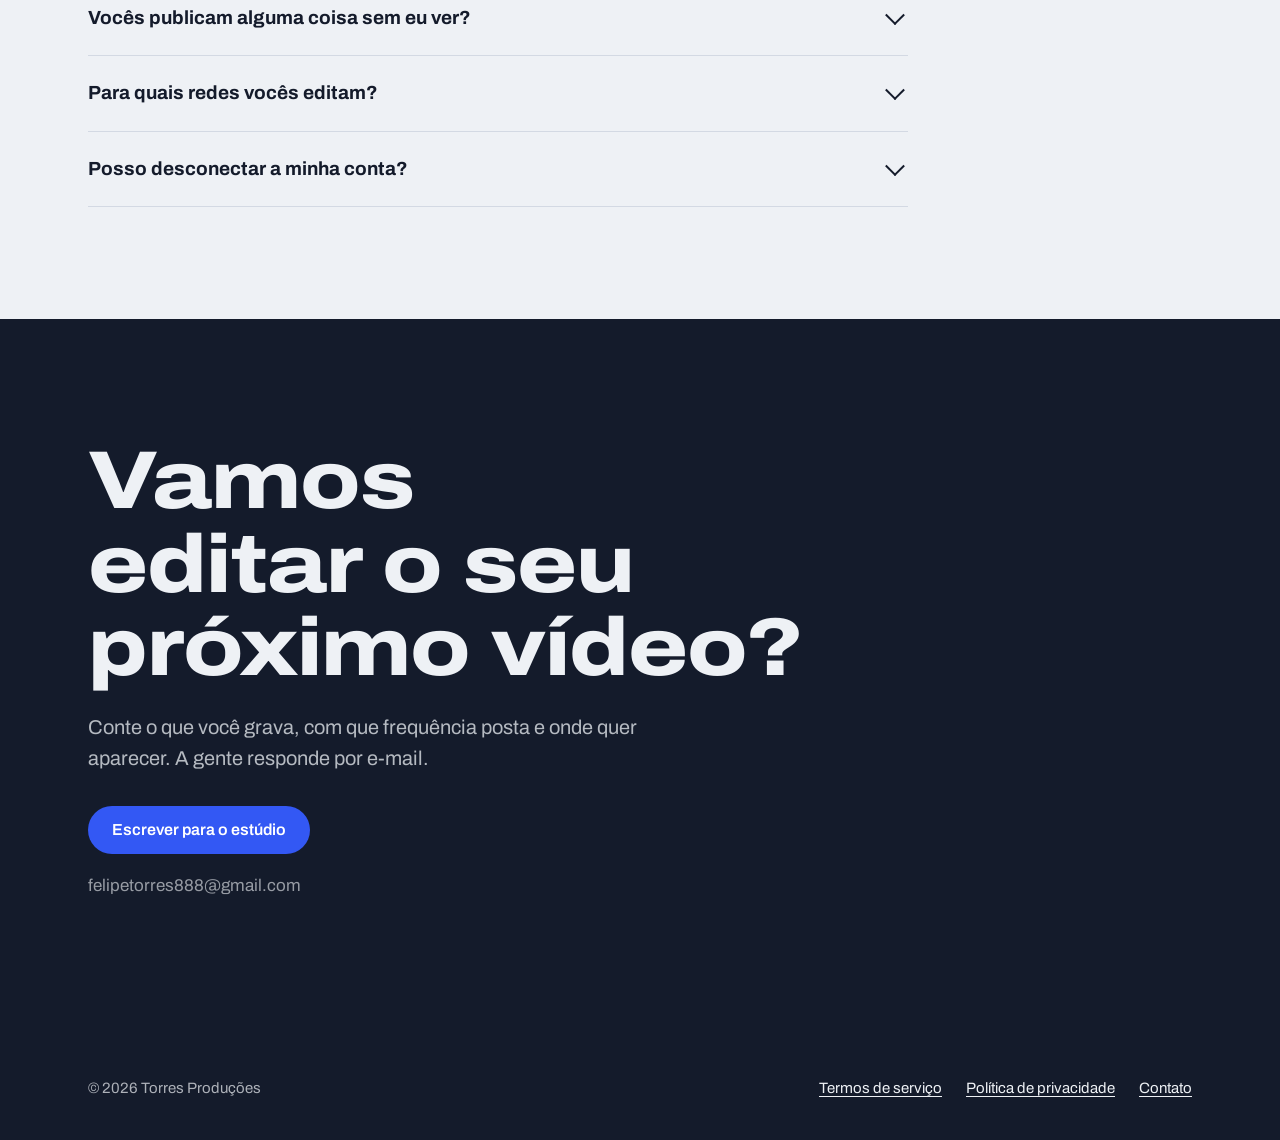
==== commit 0579648a: "Trabalhos feitos para a LouiB (autorizado pela Louise em 19/11/2026) Co-Authored-By: Claude Opus 5.5" ====
--- a/index.html
+++ b/index.html
@@ -101,6 +101,24 @@
   <section class="secao" id="trabalhos">
     <div class="miolo">
       <div class="cabecalho-secao">
+        <h2 class="titulo-2">Feito para a LouiB</h2>
+        <p class="texto">A Louise, lash designer da LouiB, grava e manda o material bruto. A gente transforma em vídeos longos para o YouTube, quadros fixos de Reels e capas, no visual de clínica de estética que ela usa para atrair clientes.</p>
+      </div>
+      <div class="cliente-largos">
+        <figure class="trabalho" style="margin:0"><img src="midia/louib-seguro.webp" width="960" height="540" alt="Capa do vídeo Lash LED é seguro?, com a Louise falando para a câmera"><h3>Lash LED é seguro?</h3><p>Vídeo longo para o YouTube sobre o que o estudo testou.</p></figure>
+        <figure class="trabalho" style="margin:0"><img src="midia/louib-vale.webp" width="960" height="540" alt="Capa do vídeo Lash LED vale a pena?, com a Louise sorrindo"><h3>Lash LED vale a pena?</h3><p>Vídeo longo para o YouTube contando a experiência real dela.</p></figure>
+      </div>
+      <div class="trabalhos" style="margin-top:40px">
+        <figure class="trabalho" style="margin:0"><img src="midia/louib-maquie.webp" width="540" height="960" alt="Capa do quadro Maquie-se comigo, com a Louise sorrindo"><h3>Maquie-se comigo</h3><p>Quadro fixo de Reels com episódio completo no YouTube.</p></figure>
+        <figure class="trabalho" style="margin:0"><img src="midia/louib-marrom.webp" width="540" height="960" alt="Capa do Reel Como eu comparo o tom do marrom"><h3>Como eu comparo o tom do marrom</h3><p>Reel em tela dividida: a bandeja de fios em cima e a Louise embaixo.</p></figure>
+        <figure class="trabalho" style="margin:0"><img src="midia/louib-castanho.webp" width="540" height="960" alt="Capa do Reel Castanho ou preto?, com dois fios em lupa"><h3>Castanho ou preto?</h3><p>Reel explicativo com a comparação dos fios em lupa.</p></figure>
+      </div>
+    </div>
+  </section>
+
+  <section class="secao" id="serie">
+    <div class="miolo">
+      <div class="cabecalho-secao">
         <h2 class="titulo-2">Série original: E se você...?</h2>
         <p class="texto">Vídeos curtos que respondem perguntas absurdas com fatos de verdade, contados em desenho. Roteiro, ilustração, animação e som feitos pelo estúdio. <a href="https://www.tiktok.com/@ocortelho" rel="noopener">Assista no TikTok</a>.</p>
       </div>
--- a/estilo.css
+++ b/estilo.css
@@ -199,6 +199,12 @@
 .trabalho p { margin: 0; color: var(--tinta-2); font-size: 15px; }
 @media (max-width: 760px) { .trabalhos { grid-template-columns: 1fr 1fr; } }
 
+
+/* trabalhos de cliente em 16:9 */
+.cliente-largos { display: grid; grid-template-columns: repeat(2, minmax(0, 1fr)); gap: 32px; max-width: 964px; }
+.cliente-largos img { aspect-ratio: 16 / 9; width: 100%; height: auto; object-fit: cover; border-radius: 18px; background: var(--linha); }
+@media (max-width: 760px) { .cliente-largos { grid-template-columns: 1fr; } }
+
 /* tiktok */
 .conexao { display: grid; grid-template-columns: 1fr 1fr; gap: 56px; }
 .conexao ul { margin: 0; padding: 0; list-style: none; }
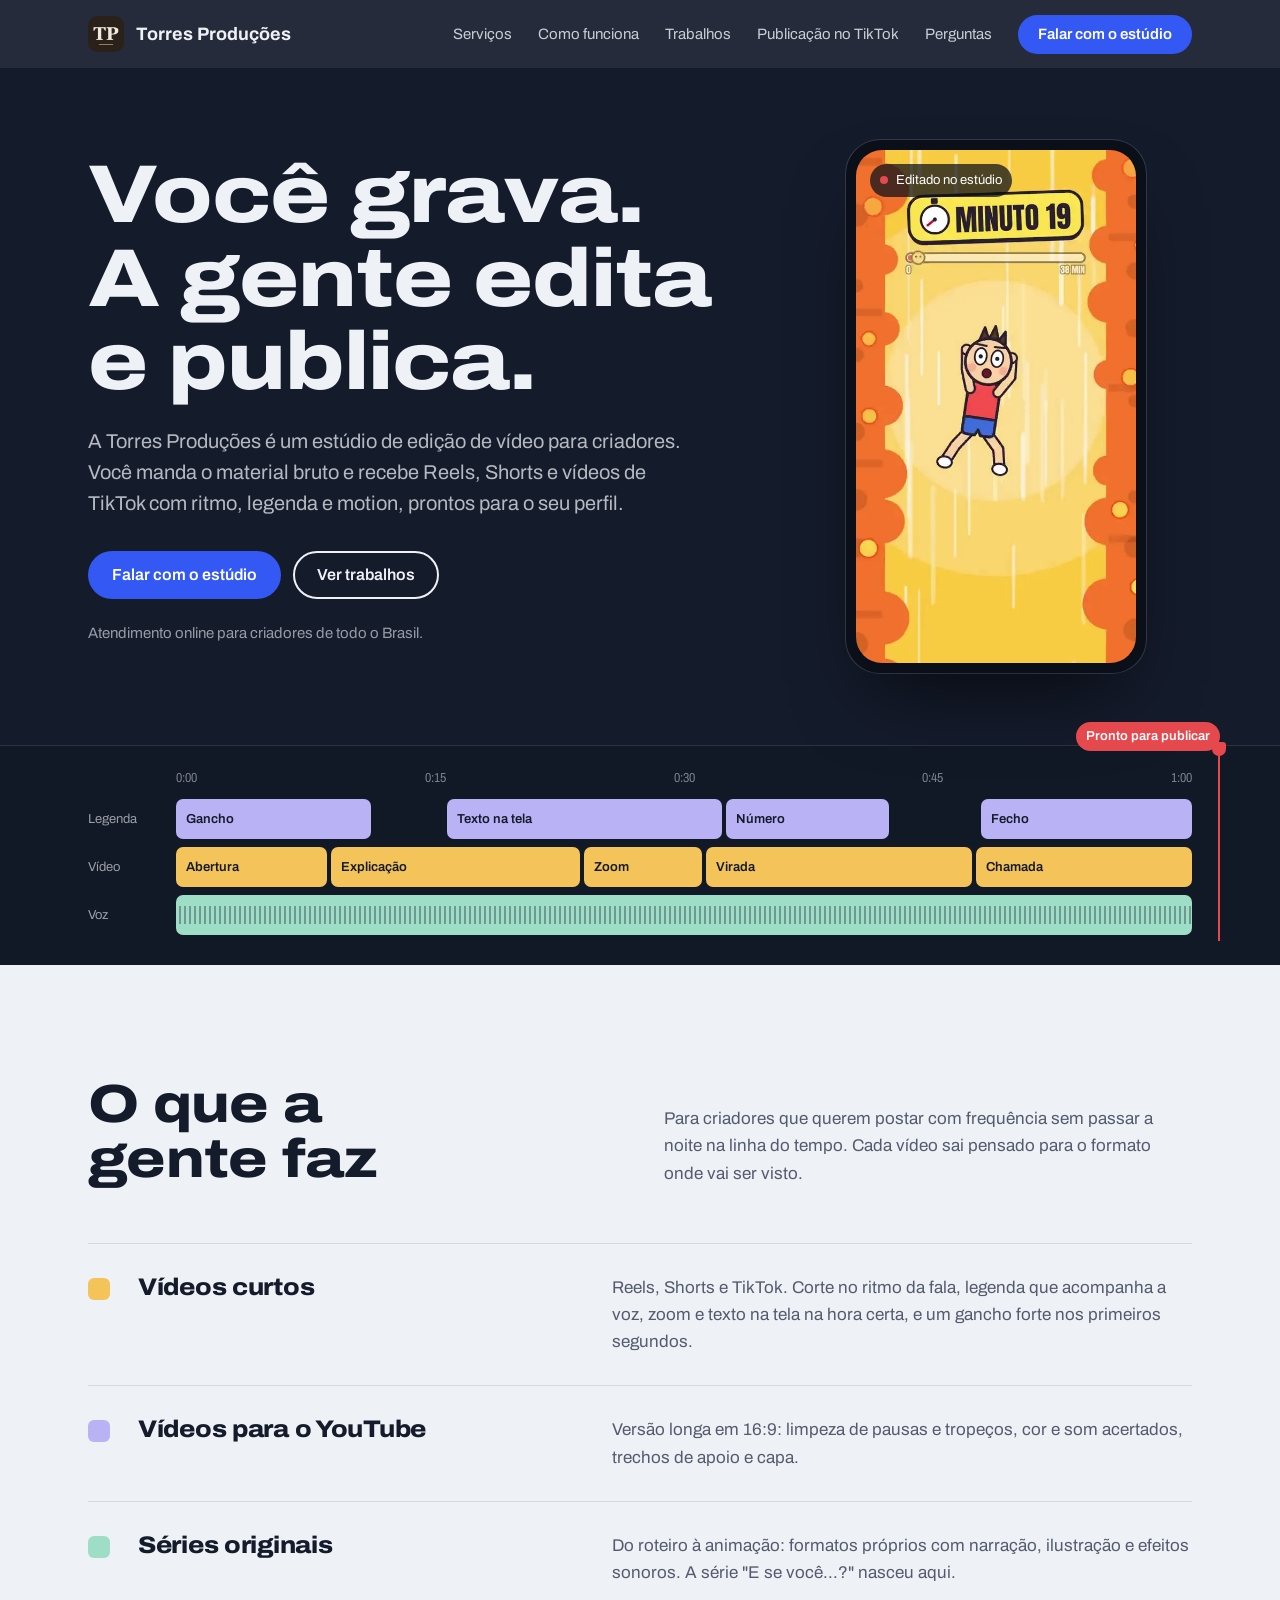
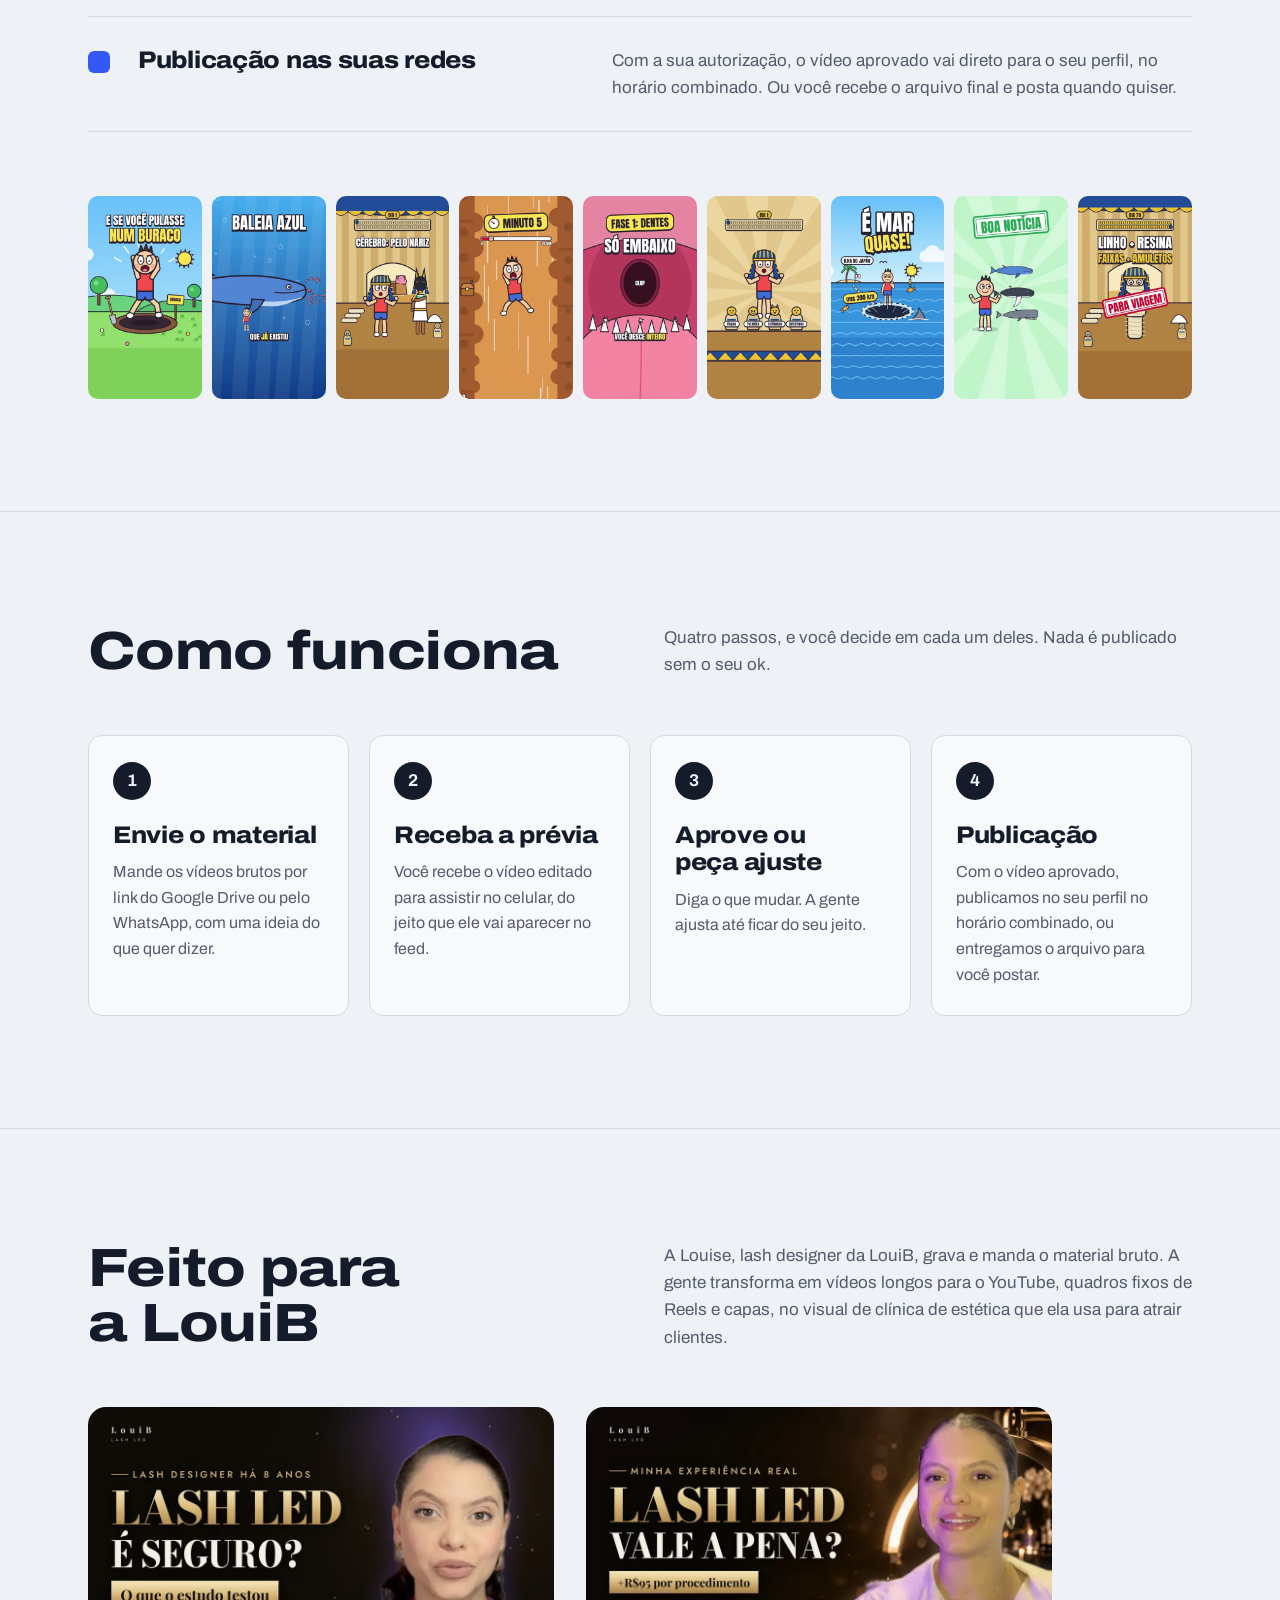
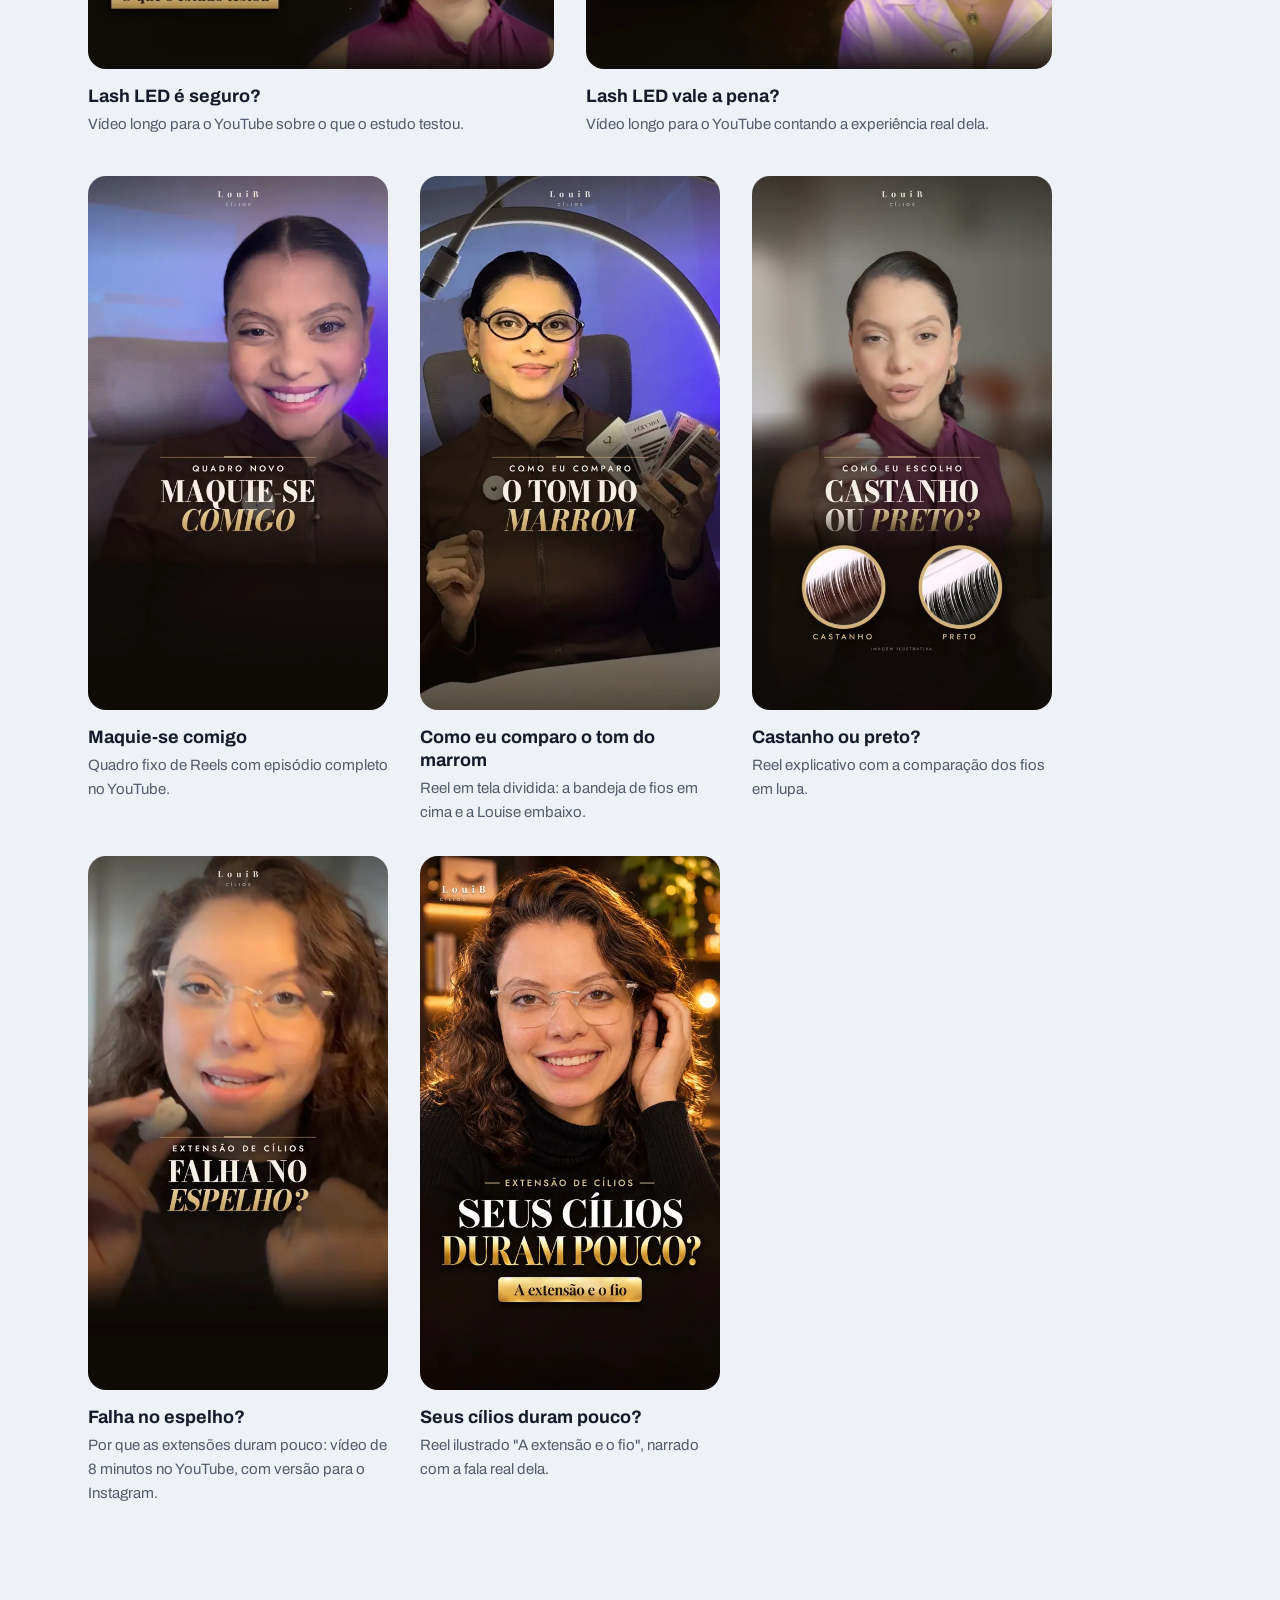
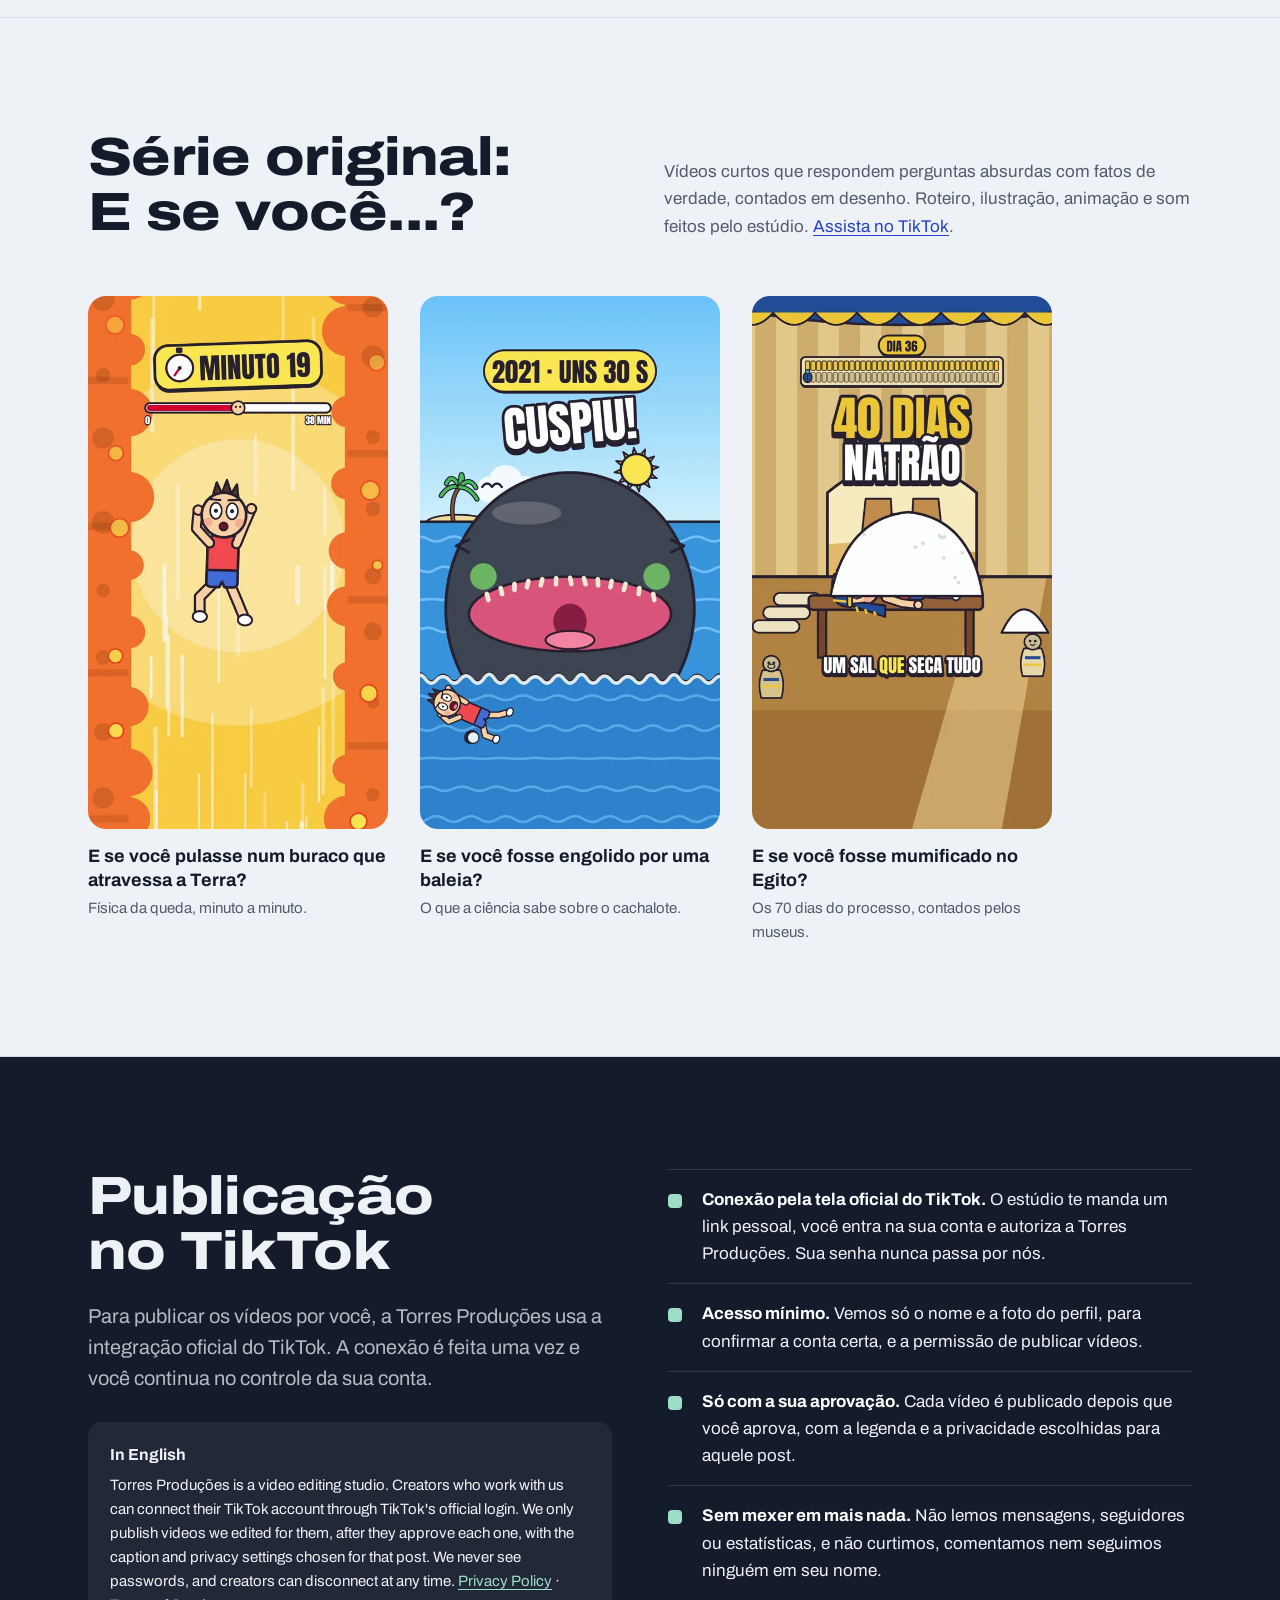
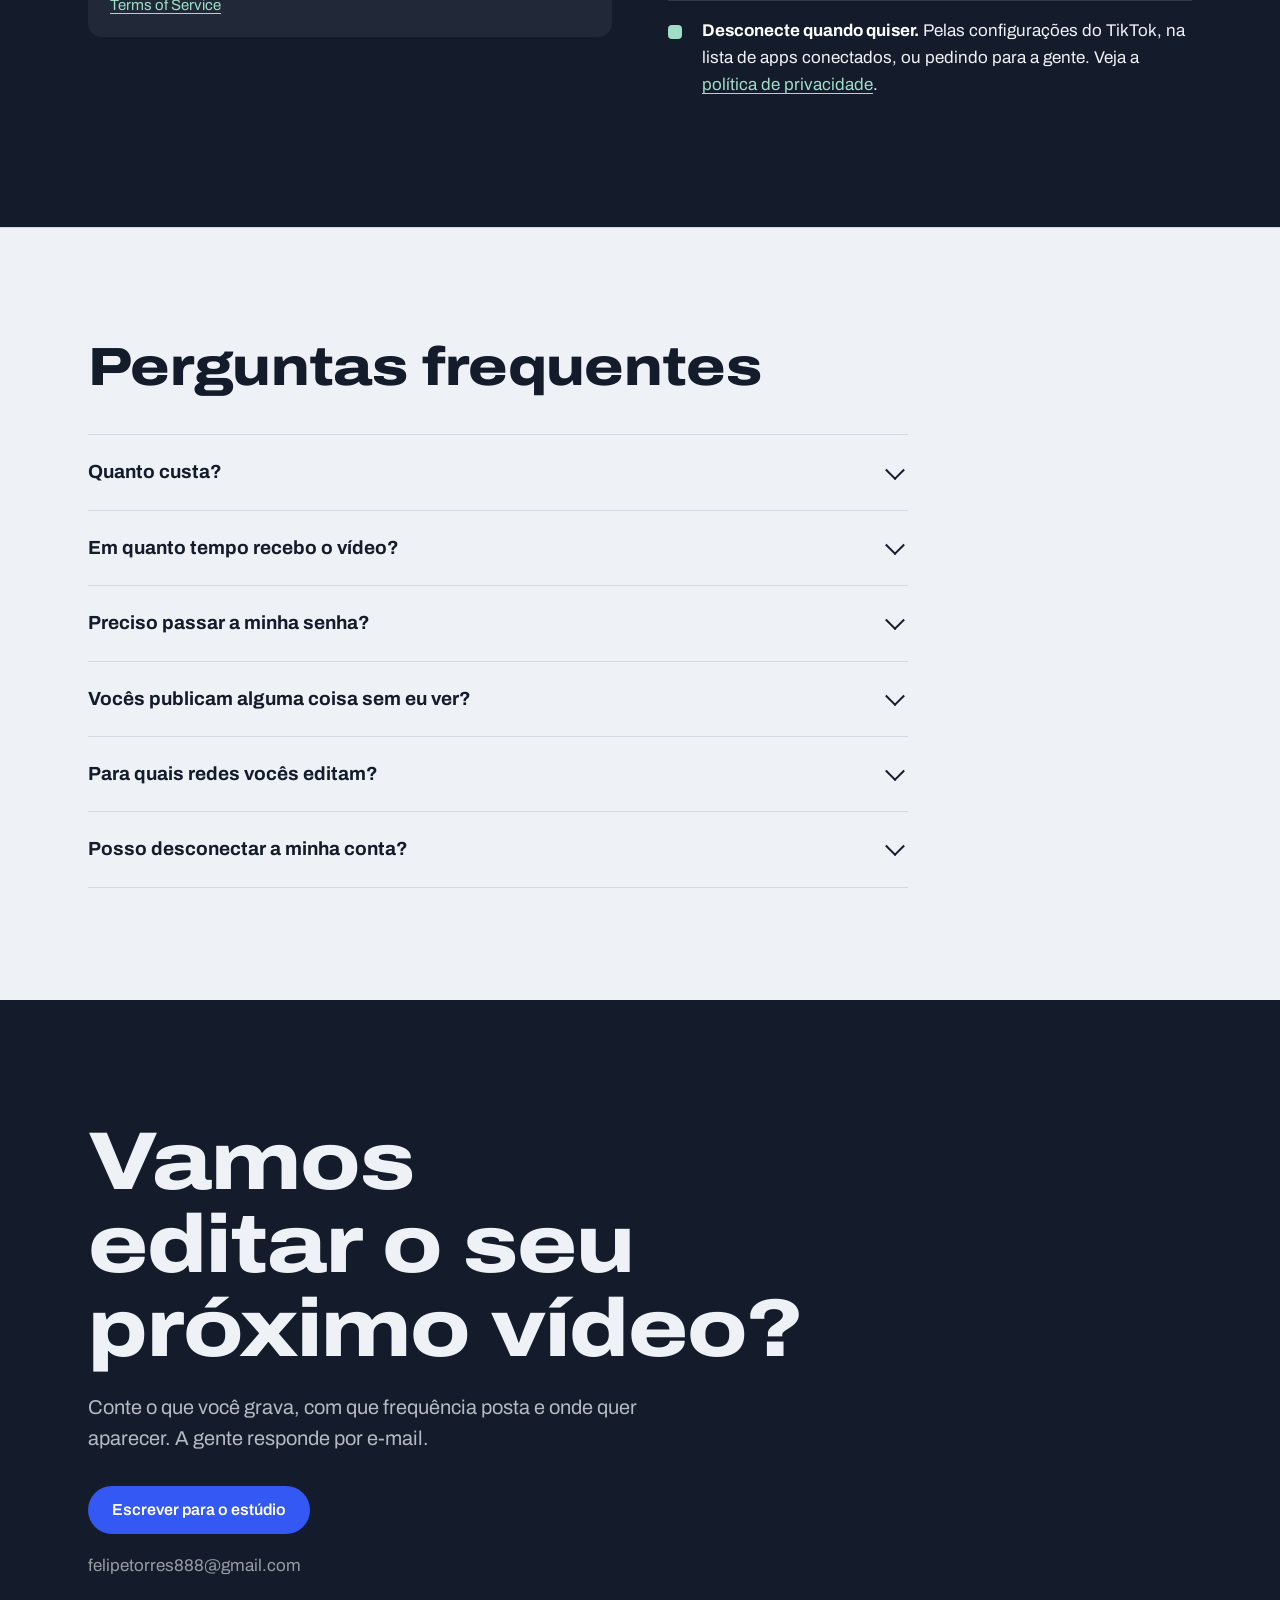
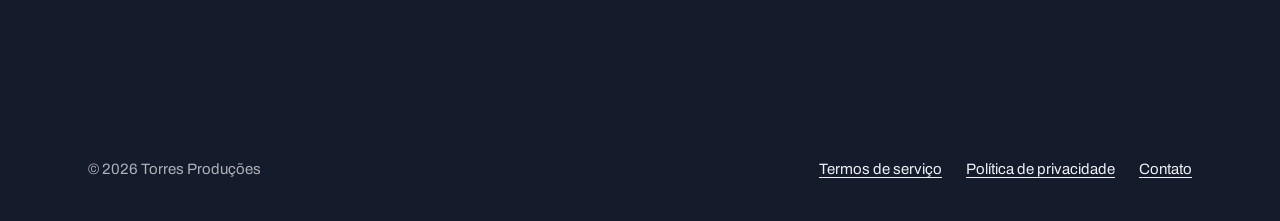
==== commit 0342ea53: "LouiB: mais duas capas (Falha no espelho?, Seus cílios duram pouco?) Co-Authored-By: Claude Opus 5.5" ====
--- a/index.html
+++ b/index.html
@@ -112,6 +112,8 @@
         <figure class="trabalho" style="margin:0"><img src="midia/louib-maquie.webp" width="540" height="960" alt="Capa do quadro Maquie-se comigo, com a Louise sorrindo"><h3>Maquie-se comigo</h3><p>Quadro fixo de Reels com episódio completo no YouTube.</p></figure>
         <figure class="trabalho" style="margin:0"><img src="midia/louib-marrom.webp" width="540" height="960" alt="Capa do Reel Como eu comparo o tom do marrom"><h3>Como eu comparo o tom do marrom</h3><p>Reel em tela dividida: a bandeja de fios em cima e a Louise embaixo.</p></figure>
         <figure class="trabalho" style="margin:0"><img src="midia/louib-castanho.webp" width="540" height="960" alt="Capa do Reel Castanho ou preto?, com dois fios em lupa"><h3>Castanho ou preto?</h3><p>Reel explicativo com a comparação dos fios em lupa.</p></figure>
+        <figure class="trabalho" style="margin:0"><img src="midia/louib-espelho.webp" width="540" height="960" alt="Capa do vídeo Falha no espelho?, com a Louise segurando um fio de cílio"><h3>Falha no espelho?</h3><p>Por que as extensões duram pouco: vídeo de 8 minutos no YouTube, com versão para o Instagram.</p></figure>
+        <figure class="trabalho" style="margin:0"><img src="midia/louib-fio.webp" width="540" height="960" alt="Capa do Reel Seus cílios duram pouco?, com a Louise sorrindo"><h3>Seus cílios duram pouco?</h3><p>Reel ilustrado "A extensão e o fio", narrado com a fala real dela.</p></figure>
       </div>
     </div>
   </section>
